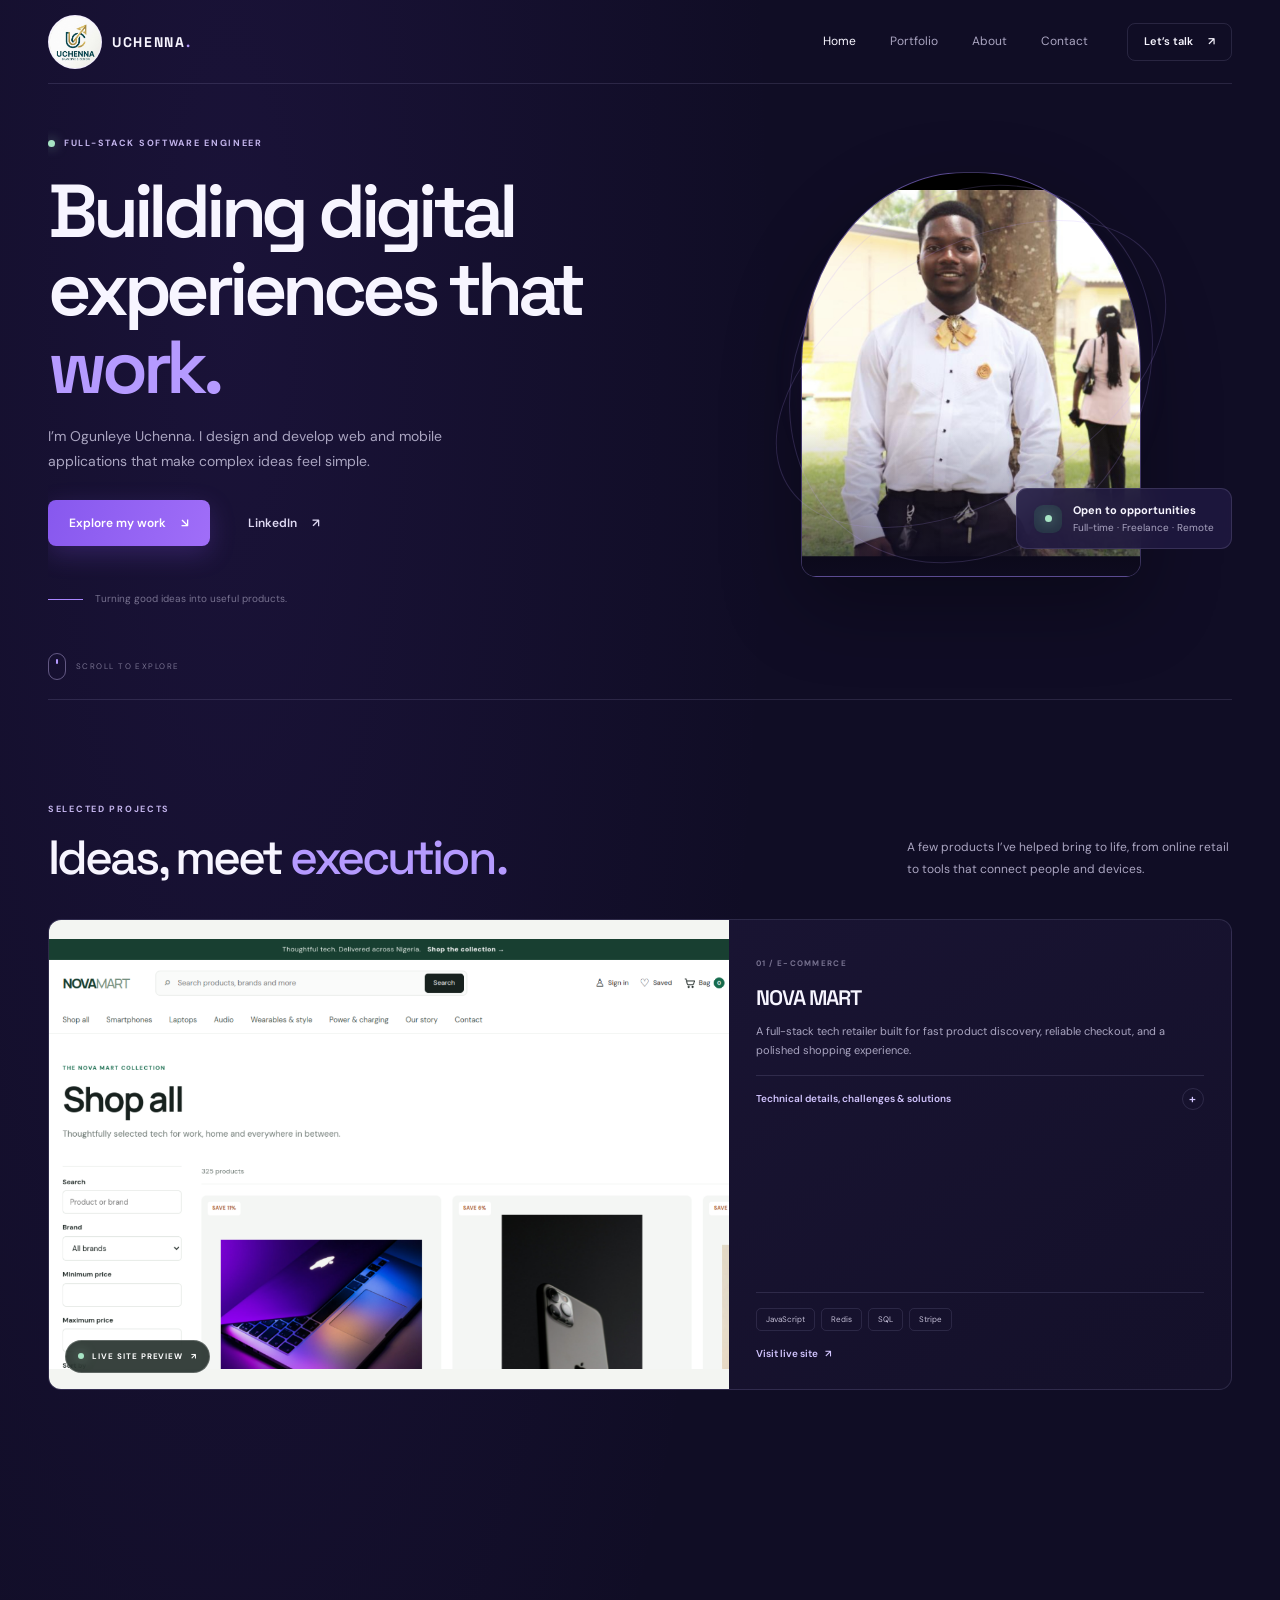
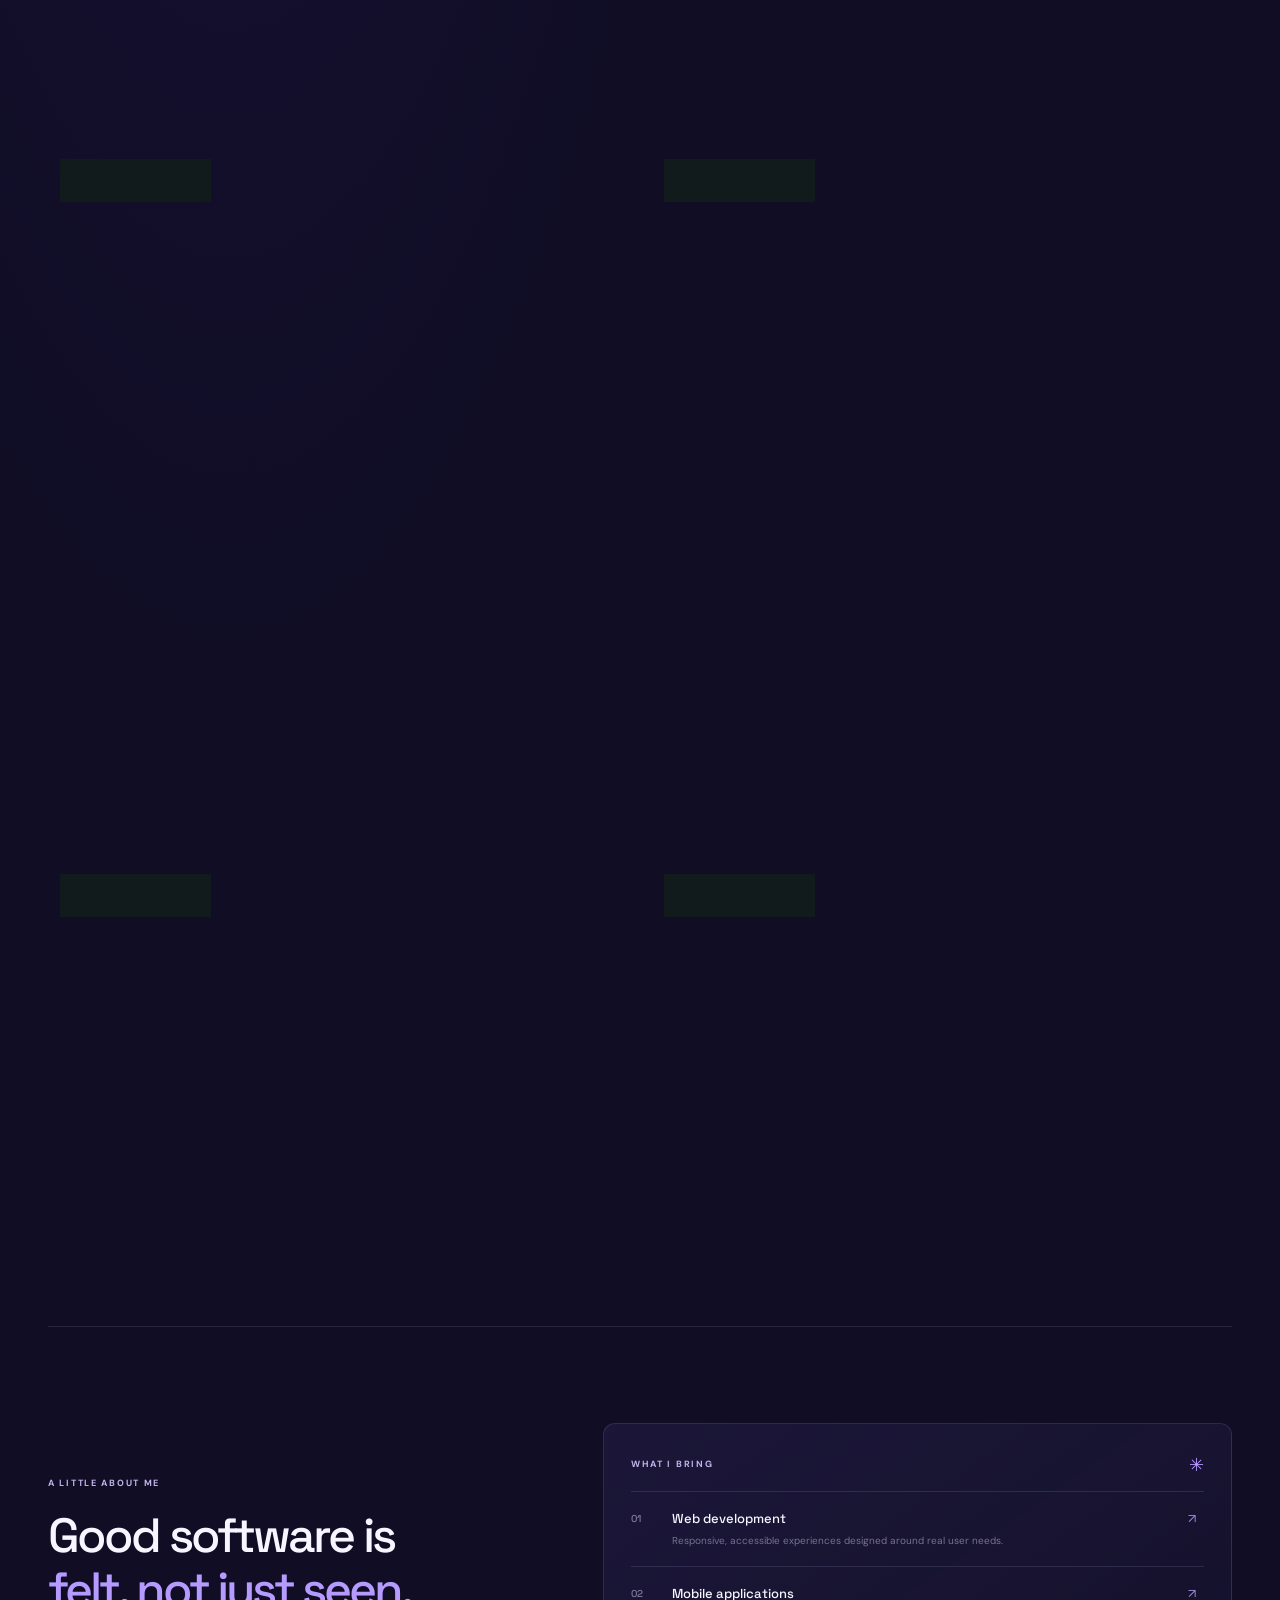
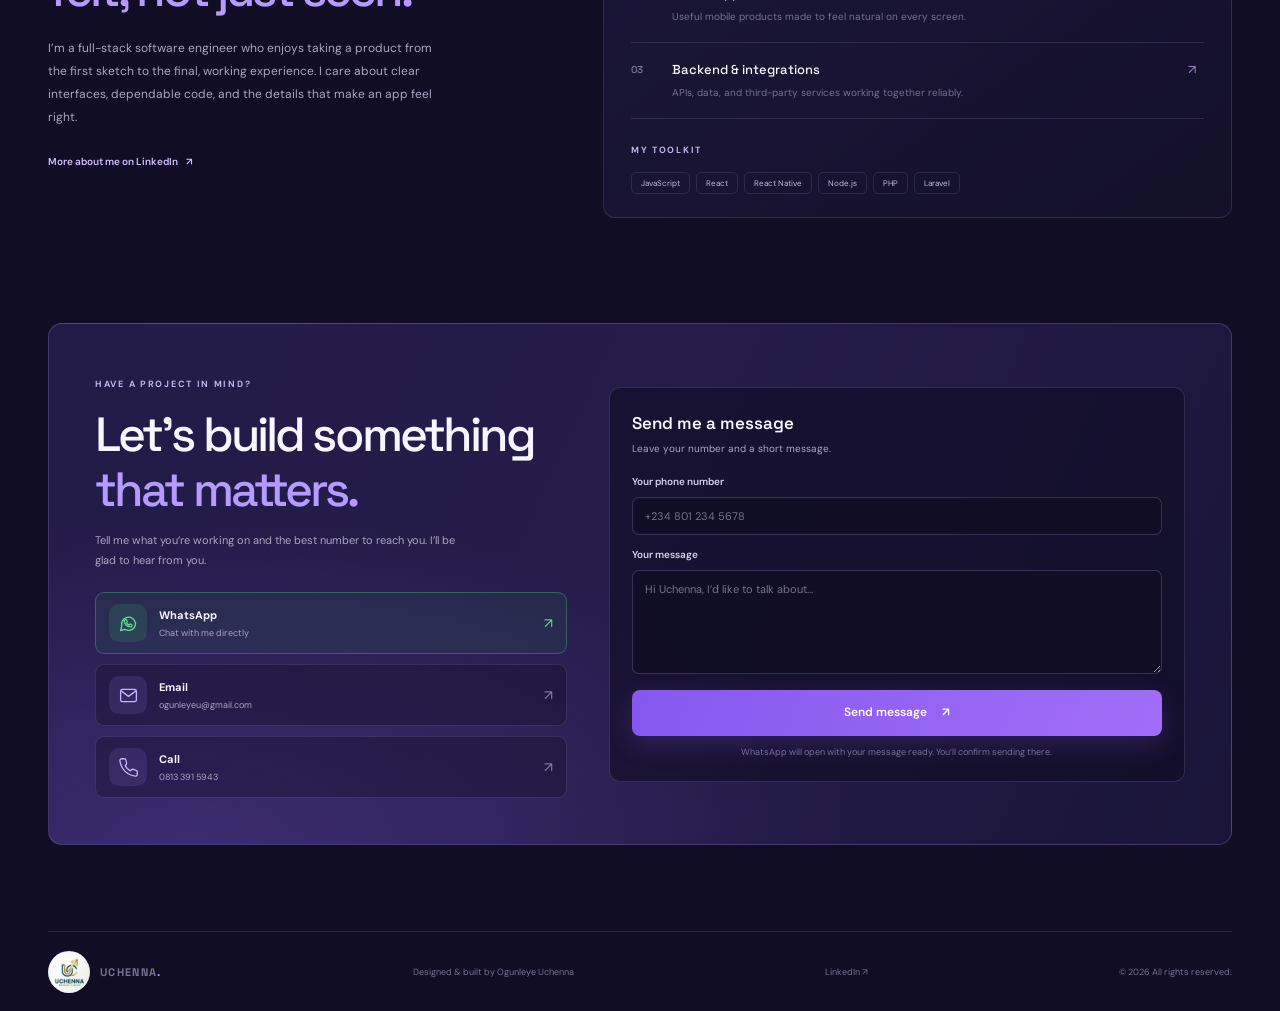
==== index.html @ df7e7bc3 "Add portfolio website Co-authored-by: Copilot <223556219+Copilot@users.noreply.github.com>" ====
<!doctype html>
<html lang="en">
  <head>
    <meta charset="utf-8">
    <meta name="viewport" content="width=device-width, initial-scale=1">
    <meta name="theme-color" content="#100d25">
    <meta name="description" content="Ogunleye Uchenna is a full-stack software engineer building web and mobile applications.">
    <title>Ogunleye Uchenna — Full-Stack Software Engineer</title>
    <link rel="preconnect" href="https://fonts.googleapis.com">
    <link rel="preconnect" href="https://fonts.gstatic.com" crossorigin>
    <link href="https://fonts.googleapis.com/css2?family=DM+Sans:wght@400;500;600;700&family=Space+Grotesk:wght@400;500;600;700&display=swap" rel="stylesheet">
    <link rel="stylesheet" href="styles.css">
    <script src="script.js" defer></script>
  </head>
  <body>
    <header class="site-header">
      <a class="brand" href="#home" aria-label="Uchenna Ogunleye home">
        <img class="brand-logo" src="LOGO.jpg" alt="">
        <span class="brand-name">UCHENNA<span class="brand-dot">.</span></span>
      </a>
      <button class="menu-toggle" type="button" aria-expanded="false" aria-controls="primary-nav" aria-label="Open navigation">
        <span></span><span></span>
      </button>
      <nav class="primary-nav" id="primary-nav" aria-label="Main navigation">
        <a class="nav-link active" href="#home">Home</a>
        <a class="nav-link" href="#work">Portfolio</a>
        <a class="nav-link" href="#about">About</a>
        <a class="nav-link" href="#contact">Contact</a>
        <a class="button button-small button-outline nav-cta" href="#contact">Let’s talk <span aria-hidden="true">↗</span></a>
      </nav>
    </header>

    <main>
      <section class="hero section-shell" id="home">
        <div class="hero-copy" data-reveal>
          <div class="eyebrow"><span class="status-dot"></span> FULL-STACK SOFTWARE ENGINEER</div>
          <h1>Building digital<br>experiences that <span>work.</span></h1>
          <p class="hero-intro">I’m Ogunleye Uchenna. I design and develop web and mobile applications that make complex ideas feel simple.</p>
          <div class="hero-actions">
            <a class="button button-primary" href="#work">Explore my work <span aria-hidden="true">↘</span></a>
            <a class="button button-quiet" href="https://ng.linkedin.com/in/ogunleye-uchenna-08723a322" target="_blank" rel="noreferrer">LinkedIn <span aria-hidden="true">↗</span></a>
          </div>
          <div class="hero-footnote">
            <span class="footnote-line"></span>
            <span>Turning good ideas into useful products.</span>
          </div>
        </div>
        <div class="hero-portrait" data-reveal>
          <div class="portrait-glow"></div>
          <div class="portrait-frame">
            <img src="my%20picture.jpg" alt="Portrait of Ogunleye Uchenna">
          </div>
          <div class="portrait-caption">
            <span class="caption-icon availability-icon" aria-hidden="true"><span class="availability-dot"></span></span>
            <span><strong>Open to opportunities</strong><br>Full-time · Freelance · Remote</span>
          </div>
          <span class="portrait-orbit orbit-one" aria-hidden="true"></span>
          <span class="portrait-orbit orbit-two" aria-hidden="true"></span>
        </div>
        <a class="scroll-cue" href="#work"><span></span> SCROLL TO EXPLORE</a>
      </section>

      <section class="work-section section-shell" id="work">
        <div class="section-heading" data-reveal>
          <div>
            <span class="eyebrow">SELECTED PROJECTS</span>
            <h2>Ideas, meet <span>execution.</span></h2>
          </div>
          <p>A few products I’ve helped bring to life, from online retail to tools that connect people and devices.</p>
        </div>

        <div class="project-grid">
          <article class="project-card project-featured" data-reveal>
            <a class="project-visual site-preview nova-preview" href="https://novamart.byethost6.com/fintech-main/shop" target="_blank" rel="noreferrer" aria-label="View NOVA MART live website">
              <img src="novamart-preview.png" alt="Screenshot preview of the NOVA MART online electronics store">
              <span class="preview-label"><span class="preview-dot"></span> LIVE SITE PREVIEW <span aria-hidden="true">↗</span></span>
            </a>
            <div class="project-info">
              <div>
                <span class="project-number">01 / E-COMMERCE</span>
                <h3>NOVA MART</h3>
                <p>A full-stack tech retailer built for fast product discovery, reliable checkout, and a polished shopping experience.</p>
                <details class="project-details">
                  <summary>Technical details, challenges &amp; solutions</summary>
                  <div class="project-detail-content">
                    <h4>Engineering highlights</h4>
                    <ul>
                      <li>Custom product builder and sub-30ms multi-facet search using Redis caching and index-optimized SQL.</li>
                      <li>Server-rendered architecture, secure asynchronous Stripe payment webhooks, optimized media, and end-to-end type safety.</li>
                      <li>Achieves a 98+ Google Lighthouse score and WCAG AA accessibility compliance, with 90%+ end-to-end test coverage targeted.</li>
                    </ul>
                    <h4>Challenge &amp; solution</h4>
                    <p><strong>Challenge:</strong> Keep multi-spec product search fast while preventing overselling during concurrent checkouts.</p>
                    <p><strong>Solution:</strong> Combine Redis-backed search with indexed SQL; use atomic database transactions and temporary inventory locks at checkout.</p>
                  </div>
                </details>
              </div>
              <div class="project-bottom">
                <div class="tag-list"><span>JavaScript</span><span>Redis</span><span>SQL</span><span>Stripe</span></div>
                <a class="project-link" href="https://novamart.byethost6.com/fintech-main/shop" target="_blank" rel="noreferrer">Visit live site <span aria-hidden="true">↗</span></a>
              </div>
            </div>
          </article>

          <article class="project-card" data-reveal>
            <a class="project-visual site-preview" href="https://onne.gamer.free" target="_blank" rel="noreferrer" aria-label="View ONNE live website">
              <img src="onne-preview.png" alt="Screenshot preview of the ONNE massage and wellness booking website">
              <span class="preview-label"><span class="preview-dot"></span> LIVE SITE PREVIEW <span aria-hidden="true">↗</span></span>
            </a>
            <div class="project-info">
              <div>
                <span class="project-number">02 / WELLNESS</span>
                <h3>ONNE</h3>
                <p>A multi-location massage and wellness booking platform for managing appointments, therapists, and rooms.</p>
                <details class="project-details">
                  <summary>Technical details, challenges &amp; solutions</summary>
                  <div class="project-detail-content">
                    <p class="project-meta"><strong>Project:</strong> ZenSpace · <strong>Role:</strong> Full-Stack Developer<br><strong>Stack:</strong> React / Next.js, Node.js / Express, PostgreSQL, Redis, Tailwind CSS, Stripe, Twilio, SendGrid.</p>
                    <h4>Engineering highlights</h4>
                    <ul>
                      <li>Scheduling resolves therapist availability, room capacity by location, and service duration, with configurable 15-minute cleaning buffers.</li>
                      <li>Supports pricing by room tier, therapist seniority, and location; Stripe webhooks process payments and deposits while holding booking slots.</li>
                      <li>BullMQ on Redis queues confirmations and 24-hour reminders through Twilio SMS and SendGrid email.</li>
                    </ul>
                    <h4>Challenges &amp; solutions</h4>
                    <p><strong>Double-booking:</strong> Atomic database transactions and Redis-backed temporary session locks protect simultaneous reservations.</p>
                    <p><strong>Slow availability queries:</strong> PostgreSQL indexes and cached therapist availability bring schedule query latency below 40ms.</p>
                  </div>
                </details>
              </div>
              <div class="project-bottom">
                <div class="tag-list"><span>React</span><span>PostgreSQL</span><span>Redis</span><span>Stripe</span></div>
                <a class="project-link" href="https://onne.gamer.free" target="_blank" rel="noreferrer">Visit live site <span aria-hidden="true">↗</span></a>
              </div>
            </div>
          </article>

          <article class="project-card" data-reveal>
            <a class="project-visual site-preview vertex-preview" href="https://vertexgold.freehosting.dev/" target="_blank" rel="noreferrer" aria-label="View VertexGold live website">
              <img src="vertexgold-preview.png" alt="Screenshot preview of the VertexGold trading platform">
              <span class="preview-label"><span class="preview-dot"></span> LIVE SITE PREVIEW <span aria-hidden="true">↗</span></span>
            </a>
            <div class="project-info">
              <div>
                <span class="project-number">03 / FINTECH</span>
                <h3>VERTEXGOLD</h3>
                <p>A trading platform for monitoring market activity and strategies with real-time performance charts.</p>
                <details class="project-details">
                  <summary>Technical details, challenges &amp; solutions</summary>
                  <div class="project-detail-content">
                    <p class="project-meta"><strong>Project:</strong> AlgoTrader · <strong>Role:</strong> Full-Stack Developer &amp; Systems Architect<br><strong>Stack:</strong> React / Next.js, Node.js or Python FastAPI, PostgreSQL, Redis, WebSockets, TradingView API, Stripe.</p>
                    <h4>Engineering highlights</h4>
                    <ul>
                      <li>Live analytics and interactive backtesting charts track win/loss ratio, Sharpe ratio, and drawdown with TradingView Lightweight Charts and WebSockets.</li>
                      <li>Exchange API keys are encrypted at rest with AES-256, with trade-only permission validation.</li>
                      <li>Sub-second TradingView webhook signals are queued through Redis pub/sub for asynchronous exchange-order processing; Stripe Billing manages subscriptions and plan access.</li>
                    </ul>
                    <h4>Challenges &amp; solutions</h4>
                    <p><strong>Stream latency and dropped connections during volatile market events:</strong> Redis caching and connection pooling aggregate ticker streams for hundreds of dashboards, reducing client payload bandwidth by 65% and keeping chart rendering under 50ms.</p>
                    <p><strong>Duplicate orders on retries:</strong> Short-lived Redis signal-hash keys make webhook handling idempotent.</p>
                  </div>
                </details>
              </div>
              <div class="project-bottom">
                <div class="tag-list"><span>Next.js</span><span>Redis</span><span>WebSockets</span><span>Stripe</span></div>
                <a class="project-link" href="https://vertexgold.freehosting.dev/" target="_blank" rel="noreferrer">Visit live site <span aria-hidden="true">↗</span></a>
              </div>
            </div>
          </article>

          <article class="project-card" data-reveal>
            <a class="project-visual site-preview" href="https://getlinkpad.vercel.app/" target="_blank" rel="noreferrer" aria-label="View LinkPad live website">
              <img src="linkpad-preview.png" alt="Screenshot preview of the LinkPad cross-device transfer website">
              <span class="preview-label"><span class="preview-dot"></span> LIVE SITE PREVIEW <span aria-hidden="true">↗</span></span>
            </a>
            <div class="project-info">
              <div>
                <span class="project-number">04 / PRODUCTIVITY</span>
                <h3>LINKPAD</h3>
                <p>A browser-based companion for moving files, sharing clipboard text, and typing across devices.</p>
                <details class="project-details">
                  <summary>Technical details, challenges &amp; solutions</summary>
                  <div class="project-detail-content">
                    <p class="project-meta"><strong>Role:</strong> Full-Stack Developer &amp; Systems Architect<br><strong>Stack:</strong> Next.js / React, Node.js, Socket.io / WebSockets / WebRTC, Redis, Tailwind CSS.</p>
                    <h4>Engineering highlights</h4>
                    <ul>
                      <li>Transfers photos, documents, and archives with live progress, and syncs clipboard text between devices.</li>
                      <li>Turns a phone into a remote laptop keyboard, with QR-code or short-code pairing and no desktop install.</li>
                    </ul>
                    <h4>Challenges &amp; solutions</h4>
                    <p><strong>Lag over unstable connections:</strong> Event debouncing and lightweight WebSocket payloads bring keystroke latency below 20ms on local networks.</p>
                    <p><strong>Large-file memory use:</strong> ReadableStream processing and chunked ArrayBuffers stream files over sockets without loading the entire transfer into browser memory.</p>
                  </div>
                </details>
              </div>
              <div class="project-bottom">
                <div class="tag-list"><span>Next.js</span><span>Socket.io</span><span>WebRTC</span></div>
                <a class="project-link" href="https://getlinkpad.vercel.app/" target="_blank" rel="noreferrer">Visit live site <span aria-hidden="true">↗</span></a>
              </div>
            </div>
          </article>

          <article class="project-card" data-reveal>
            <a class="project-visual site-preview" href="https://agreonpay.com.ng/" target="_blank" rel="noreferrer" aria-label="View Agreonpay live website">
              <img src="agreonpay-preview.png" alt="Screenshot preview of the Agreonpay farm-to-market website">
              <span class="preview-label"><span class="preview-dot"></span> LIVE SITE PREVIEW <span aria-hidden="true">↗</span></span>
            </a>
            <div class="project-info">
              <div>
                <span class="project-number">05 / AGRI-TECH</span>
                <h3>AGREONPAY</h3>
                <p>A farm-to-market platform built with Jek Farms to connect growers, fresh produce, and customers.</p>
                <details class="project-details">
                  <summary>Technical details, challenges &amp; solutions</summary>
                  <div class="project-detail-content">
                    <p class="project-meta"><strong>Role:</strong> Full-Stack Developer · <strong>Partner:</strong> Jek Farms<br><strong>Stack:</strong> React Native, Node.js / PHP, MySQL, OpenAI API, Stripe and local payment gateways.</p>
                    <h4>Engineering highlights</h4>
                    <ul>
                      <li>Marketplace catalog for organic and conventional goods from Jek Farms and verified vendors, with real-time inventory and direct farmer-to-customer communication.</li>
                      <li>Checkout supports bank transfers, debit cards, crypto, and in-app micro-credit; order tracking accounts for cold-chain delivery windows.</li>
                      <li>OpenAI-powered recommendations, seasonal availability notifications, and smart pricing insights.</li>
                    </ul>
                    <h4>Challenge &amp; solution</h4>
                    <p><strong>Challenge:</strong> Live delivery-route calculations across multiple farm branches slowed checkout.</p>
                    <p><strong>Solution:</strong> Optimize MySQL indexes and cache frequently used region-to-farm distances in Redis, reducing checkout load times to under 50ms.</p>
                  </div>
                </details>
              </div>
              <div class="project-bottom">
                <div class="tag-list"><span>React Native</span><span>PHP</span><span>MySQL</span></div>
                <a class="project-link" href="https://agreonpay.com.ng/" target="_blank" rel="noreferrer">Visit live site <span aria-hidden="true">↗</span></a>
              </div>
            </div>
          </article>
        </div>
      </section>

      <section class="about-section section-shell" id="about">
        <div class="about-intro" data-reveal>
          <span class="eyebrow">A LITTLE ABOUT ME</span>
          <h2>Good software is<br><span>felt, not just seen.</span></h2>
          <p>I’m a full-stack software engineer who enjoys taking a product from the first sketch to the final, working experience. I care about clear interfaces, dependable code, and the details that make an app feel right.</p>
          <a class="text-link" href="https://ng.linkedin.com/in/ogunleye-uchenna-08723a322" target="_blank" rel="noreferrer">More about me on LinkedIn <span aria-hidden="true">↗</span></a>
        </div>
        <div class="expertise-panel" data-reveal>
          <div class="expertise-heading"><span class="eyebrow">WHAT I BRING</span><span class="expertise-symbol" aria-hidden="true">✳</span></div>
          <div class="expertise-row">
            <span class="expertise-index">01</span><div><h3>Web development</h3><p>Responsive, accessible experiences designed around real user needs.</p></div><span class="expertise-arrow" aria-hidden="true">↗</span>
          </div>
          <div class="expertise-row">
            <span class="expertise-index">02</span><div><h3>Mobile applications</h3><p>Useful mobile products made to feel natural on every screen.</p></div><span class="expertise-arrow" aria-hidden="true">↗</span>
          </div>
          <div class="expertise-row">
            <span class="expertise-index">03</span><div><h3>Backend & integrations</h3><p>APIs, data, and third-party services working together reliably.</p></div><span class="expertise-arrow" aria-hidden="true">↗</span>
          </div>
          <div class="tech-stack">
            <span class="eyebrow">MY TOOLKIT</span>
            <div class="tag-list"><span>JavaScript</span><span>React</span><span>React Native</span><span>Node.js</span><span>PHP</span><span>Laravel</span></div>
          </div>
        </div>
      </section>

      <section class="contact-section section-shell" id="contact">
        <div class="contact-card" data-reveal>
          <div class="contact-copy">
            <span class="eyebrow">HAVE A PROJECT IN MIND?</span>
            <h2>Let’s build something<br><span>that matters.</span></h2>
            <p>Tell me what you’re working on and the best number to reach you. I’ll be glad to hear from you.</p>
            <div class="contact-channels" aria-label="Other ways to contact Uchenna">
              <a class="contact-channel contact-channel-whatsapp" href="https://wa.me/2348108490064" target="_blank" rel="noreferrer">
                <span class="channel-icon" aria-hidden="true">
                  <svg viewBox="0 0 24 24" fill="none"><path d="M20.1 11.7a8.1 8.1 0 0 1-12 7.1L3 20l1.3-4.9a8.1 8.1 0 1 1 15.8-3.4Z"/><path d="M8.2 7.8c.2-.4.4-.4.7-.4h.4c.2 0 .3.1.4.4l.7 1.7c.1.2 0 .4-.1.6l-.5.6c-.2.2-.2.4 0 .6.6 1 1.4 1.8 2.5 2.3.2.1.4.1.6-.1l.7-.8c.2-.2.4-.2.6-.1l1.6.8c.2.1.3.2.3.4 0 .4-.2 1.2-.7 1.6-.5.4-1.1.6-1.8.5-1.1-.1-2.7-.7-4.2-2-1.2-1.1-2-2.5-2.2-3.4-.3-.9 0-1.8.4-2.3Z"/></svg>
                </span>
                <span class="channel-copy"><strong>WhatsApp</strong><small>Chat with me directly</small></span>
                <span class="channel-arrow" aria-hidden="true">↗</span>
              </a>
              <a class="contact-channel contact-channel-email" href="mailto:ogunleyeu@gmail.com">
                <span class="channel-icon" aria-hidden="true">
                  <svg viewBox="0 0 24 24" fill="none"><rect x="3" y="5" width="18" height="14" rx="2"/><path d="m4 7 8 6 8-6"/></svg>
                </span>
                <span class="channel-copy"><strong>Email</strong><small>ogunleyeu@gmail.com</small></span>
                <span class="channel-arrow" aria-hidden="true">↗</span>
              </a>
              <a class="contact-channel contact-channel-phone" href="tel:+2348133915943">
                <span class="channel-icon" aria-hidden="true">
                  <svg viewBox="0 0 24 24" fill="none"><path d="M22 16.92v3a2 2 0 0 1-2.18 2 19.79 19.79 0 0 1-8.63-3.07 19.5 19.5 0 0 1-6-6A19.79 19.79 0 0 1 2.12 4.18 2 2 0 0 1 4.11 2h3a2 2 0 0 1 2 1.72c.12.96.36 1.9.7 2.8a2 2 0 0 1-.45 2.11L8.09 9.91a16 16 0 0 0 6 6l1.27-1.27a2 2 0 0 1 2.11-.45c.9.34 1.84.58 2.8.7A2 2 0 0 1 22 16.92Z"/></svg>
                </span>
                <span class="channel-copy"><strong>Call</strong><small>0813 391 5943</small></span>
                <span class="channel-arrow" aria-hidden="true">↗</span>
              </a>
            </div>
          </div>
          <form class="contact-form" id="contact-form" action="https://wa.me/2348108490064" method="get" target="_blank" rel="noopener noreferrer">
            <div class="form-heading">
              <h3>Send me a message</h3>
              <p>Leave your number and a short message.</p>
            </div>
            <label for="sender-phone">Your phone number
              <input id="sender-phone" type="tel" inputmode="tel" autocomplete="tel" required placeholder="+234 801 234 5678">
            </label>
            <label for="sender-message">Your message
              <textarea id="sender-message" rows="4" maxlength="1000" required placeholder="Hi Uchenna, I’d like to talk about..."></textarea>
            </label>
            <input id="whatsapp-text" type="hidden" name="text">
            <button class="button button-primary contact-submit" type="submit">Send message <span aria-hidden="true">↗</span></button>
            <p class="form-note">WhatsApp will open with your message ready. You’ll confirm sending there.</p>
          </form>
        </div>
      </section>
    </main>

    <footer class="site-footer section-shell">
      <a class="brand" href="#home">
        <img class="brand-logo" src="LOGO.jpg" alt="">
        <span class="brand-name">UCHENNA<span class="brand-dot">.</span></span>
      </a>
      <span>Designed & built by Ogunleye Uchenna</span>
      <a href="https://ng.linkedin.com/in/ogunleye-uchenna-08723a322" target="_blank" rel="noreferrer">LinkedIn <span aria-hidden="true">↗</span></a>
      <span>© <span id="current-year">2026</span> All rights reserved.</span>
    </footer>
  </body>
</html>
---- styles.css ----
:root {
  color-scheme: dark;
  --bg: #100d25;
  --bg-soft: #15112f;
  --panel: #1a1637;
  --panel-light: #211b45;
  --text: #f7f5ff;
  --muted: #aaa5c1;
  --muted-dim: #77718f;
  --line: rgba(209, 199, 255, .13);
  --purple: #a986ff;
  --purple-bright: #b59aff;
  --mint: #a7e4c4;
  --font-display: "Space Grotesk", "DM Sans", sans-serif;
  --font-body: "DM Sans", Arial, sans-serif;
}

* { box-sizing: border-box; }
html { scroll-behavior: smooth; scroll-padding-top: 92px; }
body {
  margin: 0;
  overflow-x: clip;
  background:
    radial-gradient(ellipse at 18% 7%, rgba(87, 52, 173, .14), transparent 34rem),
    var(--bg);
  color: var(--text);
  font-family: var(--font-body);
  font-size: 15px;
  line-height: 1.6;
  -webkit-font-smoothing: antialiased;
}
a { color: inherit; text-decoration: none; }
button { font: inherit; }
::selection { color: var(--bg); background: var(--purple-bright); }
.section-shell, .site-header { width: min(1200px, calc(100% - 96px)); margin-inline: auto; }

.site-header {
  height: 84px;
  display: flex;
  align-items: center;
  justify-content: space-between;
  border-bottom: 1px solid var(--line);
  position: relative;
  z-index: 5;
}
.brand { display: inline-flex; align-items: center; gap: 10px; }
.brand-logo { width: 54px; height: 54px; flex: 0 0 auto; object-fit: cover; border: 1px solid rgba(185, 157, 255, .22); border-radius: 50%; background: #fff; }
.brand-name { font: 700 14px var(--font-display); letter-spacing: .12em; }
.brand-dot { color: var(--purple-bright); }
.primary-nav { display: flex; align-items: center; gap: 34px; }
.nav-link { color: var(--muted); font-size: 12px; transition: color .2s ease; }
.nav-link:hover, .nav-link.active { color: var(--text); }
.nav-cta { margin-left: 5px; }
.menu-toggle { display: none; }

.button {
  min-height: 46px; padding: 0 21px; display: inline-flex; align-items: center; justify-content: center;
  gap: 15px; border-radius: 8px; font-size: 12px; font-weight: 600;
  transition: transform .2s ease, box-shadow .2s ease, background .2s ease;
}
.button:hover { transform: translateY(-2px); }
.button-primary {
  color: #fff; background: linear-gradient(110deg, #8758ee, #a06ef8);
  box-shadow: 0 8px 26px rgba(139, 86, 243, .23);
}
.button-primary:hover { box-shadow: 0 12px 30px rgba(139, 86, 243, .36); }
.button-outline { border: 1px solid var(--line); color: var(--text); }
.button-outline:hover { border-color: rgba(181, 154, 255, .65); background: rgba(169, 134, 255, .08); }
.button-small { min-height: 38px; padding-inline: 16px; font-size: 11px; }
.button-quiet { color: #ded8f1; }
.button-quiet span, .button span { transition: transform .2s ease; }
.button:hover span { transform: translate(2px, -2px); }

.hero {
  min-height: 615px; display: grid; grid-template-columns: 1.08fr .92fr; align-items: center;
  gap: 50px; position: relative; overflow-x: clip; padding-top: 30px; padding-bottom: 65px;
}
.hero-copy { position: relative; z-index: 1; padding-bottom: 4px; }
.eyebrow {
  color: #c3b4ec; font-size: 9px; font-weight: 700; letter-spacing: .19em; line-height: 1.5;
}
.hero .eyebrow { display: flex; align-items: center; gap: 9px; }
.status-dot, .preview-dot { width: 7px; height: 7px; border-radius: 50%; display: inline-block; background: var(--mint); box-shadow: 0 0 12px rgba(167, 228, 196, .6); }
h1, h2, h3, p { margin-top: 0; }
h1, h2, h3 { font-family: var(--font-display); }
.hero h1 {
  margin: 22px 0 18px; max-width: 610px; font-size: clamp(47px, 6vw, 75px);
  font-weight: 600; letter-spacing: -.07em; line-height: 1.04;
}
.hero h1 span, .section-heading h2 span, .about-intro h2 span, .contact-card h2 span {
  color: var(--purple-bright);
}
.hero-intro { max-width: 465px; margin-bottom: 26px; color: var(--muted); font-size: 14px; line-height: 1.8; }
.availability-dot { width: 7px; height: 7px; flex: 0 0 7px; border-radius: 50%; background: var(--mint); box-shadow: 0 0 12px rgba(167, 228, 196, .6); }
.hero-actions { display: flex; align-items: center; gap: 17px; }
.hero-footnote { display: flex; gap: 12px; align-items: center; margin-top: 45px; color: var(--muted-dim); font-size: 10px; }
.footnote-line { height: 1px; width: 35px; background: var(--purple); }
.hero-portrait { position: relative; height: 470px; display: flex; align-items: center; justify-content: center; }
.portrait-glow {
  position: absolute; width: 385px; height: 385px; border-radius: 50%;
  background: radial-gradient(circle, rgba(137, 97, 232, .36) 0%, rgba(92, 63, 165, .16) 43%, transparent 70%);
  filter: blur(7px);
}
.portrait-frame {
  width: min(340px, 77%); height: 405px; overflow: hidden; position: relative;
  border: 1px solid rgba(190, 166, 255, .2); border-radius: 48% 48% 15px 15px;
  background: linear-gradient(180deg, #423576, #231d42 67%, #181431);
  box-shadow: 0 28px 80px rgba(0, 0, 0, .32);
}
.portrait-frame::after {
  content: ""; position: absolute; inset: 20% 0 0;
  background: linear-gradient(180deg, transparent 53%, rgba(21, 17, 47, .66));
}
.portrait-frame img { width: 100%; height: 100%; object-fit: cover; object-position: 51% 17%; filter: saturate(.82); }
.portrait-caption {
  position: absolute; right: 0; bottom: 60px; z-index: 2; display: flex; align-items: center; gap: 11px;
  padding: 13px 17px; border: 1px solid rgba(216, 205, 255, .14); border-radius: 11px;
  color: var(--muted); background: rgba(31, 25, 64, .88); backdrop-filter: blur(14px); font-size: 10px; line-height: 1.55;
}
.portrait-caption strong { color: var(--text); font-size: 11px; }
.caption-icon { display: grid; place-items: center; width: 28px; height: 28px; border-radius: 9px; color: #d5c6ff; background: rgba(169, 134, 255, .15); font-size: 16px; }
.caption-icon.availability-icon { background: rgba(67, 196, 111, .14); }
.portrait-orbit { position: absolute; border: 1px solid rgba(185, 157, 255, .18); border-radius: 50%; }
.orbit-one { width: 430px; height: 250px; transform: rotate(-31deg); }
.orbit-two { width: 340px; height: 400px; transform: rotate(38deg); }
.scroll-cue {
  position: absolute; bottom: 19px; left: 0; display: flex; align-items: center; gap: 10px;
  color: var(--muted-dim); font-size: 8px; letter-spacing: .18em;
}
.scroll-cue span { width: 18px; height: 27px; border: 1px solid rgba(191, 176, 230, .45); border-radius: 10px; position: relative; }
.scroll-cue span::after { content: ""; position: absolute; width: 2px; height: 5px; left: 7px; top: 5px; border-radius: 3px; background: var(--purple-bright); animation: scroll 1.5s ease infinite; }
@keyframes scroll { 0% { transform: translateY(0); opacity: 0; } 30% { opacity: 1; } 100% { transform: translateY(9px); opacity: 0; } }

.work-section { padding-top: 95px; padding-bottom: 105px; border-top: 1px solid var(--line); }
.section-heading { display: flex; justify-content: space-between; align-items: end; gap: 50px; margin-bottom: 34px; }
.section-heading h2, .about-intro h2, .contact-card h2 {
  margin: 12px 0 0; font-size: clamp(34px, 4vw, 48px); line-height: 1.13;
  font-weight: 500; letter-spacing: -.06em;
}
.section-heading > p { max-width: 325px; margin-bottom: 5px; color: var(--muted); font-size: 12px; line-height: 1.8; }
.project-grid { display: grid; grid-template-columns: repeat(2, minmax(0, 1fr)); gap: 23px; }
.project-card {
  overflow: hidden; border: 1px solid var(--line); border-radius: 13px;
  background: linear-gradient(145deg, rgba(29, 24, 58, .92), rgba(20, 17, 42, .94));
  transition: transform .25s ease, border-color .25s ease;
}
.project-card:hover { transform: translateY(-4px); border-color: rgba(177, 150, 255, .37); }
.project-featured { grid-column: 1 / -1; display: grid; grid-template-columns: 1.15fr .85fr; min-height: 420px; }
.project-visual { position: relative; min-height: 270px; overflow: hidden; }
.site-preview { display: block; background: #211d31; }
.project-featured .site-preview { min-height: 0; aspect-ratio: 1.45; }
.project-card:not(.project-featured) .site-preview { min-height: 0; aspect-ratio: 1.45; }
.site-preview img { width: 100%; height: 100%; position: absolute; inset: 0; object-fit: cover; object-position: center; transition: transform .6s cubic-bezier(.2,.8,.2,1); }
.nova-preview { background: #f3f5f2; }
.nova-preview img, .vertex-preview img { object-fit: contain; object-position: center; }
.vertex-preview { background: #07111b; }
.site-preview:hover img { transform: scale(1.035); }
.preview-label {
  position: absolute; left: 16px; bottom: 16px; display: flex; align-items: center; gap: 8px;
  padding: 9px 12px; border: 1px solid rgba(255,255,255,.2); border-radius: 20px;
  color: white; background: rgba(18, 30, 26, .84); backdrop-filter: blur(10px);
  font-size: 8px; font-weight: 700; letter-spacing: .12em;
}
.preview-dot { width: 6px; height: 6px; }
.project-info { padding: 21px 22px 20px; display: flex; flex-direction: column; justify-content: space-between; min-height: 272px; }
.project-featured .project-info { min-height: 318px; padding: 29px 27px 25px; }
.project-number { color: var(--muted-dim); font-size: 8px; font-weight: 700; letter-spacing: .16em; }
.project-info h3 { margin: 8px 0 7px; font-size: 21px; font-weight: 600; letter-spacing: -.045em; }
.project-info p { max-width: 430px; margin: 0; color: var(--muted); font-size: 11px; line-height: 1.75; }
.project-details { margin-top: 15px; padding-top: 12px; border-top: 1px solid var(--line); }
.project-details summary {
  display: flex; align-items: center; justify-content: space-between; gap: 12px;
  color: #d3c5ff; font-size: 10px; font-weight: 600; cursor: pointer; list-style: none;
}
.project-details summary::-webkit-details-marker { display: none; }
.project-details summary:focus-visible { outline: 2px solid var(--purple-bright); outline-offset: 4px; border-radius: 2px; }
.project-details summary::after {
  content: "+"; width: 20px; height: 20px; flex: 0 0 20px; display: grid; place-items: center;
  border: 1px solid var(--line); border-radius: 50%; font-size: 12px; line-height: 1;
}
.project-details[open] summary::after { content: "−"; }
.project-detail-content { padding-top: 8px; }
.project-detail-content h4 { margin: 12px 0 6px; color: #e7e1f3; font: 600 10px var(--font-display); }
.project-detail-content ul { margin: 0; padding-left: 16px; }
.project-detail-content li { margin: 4px 0; padding-left: 2px; color: var(--muted); font-size: 10px; line-height: 1.65; }
.project-detail-content p { max-width: none; margin: 6px 0 0; color: var(--muted); font-size: 10px; line-height: 1.65; }
.project-detail-content strong { color: #e7e1f3; }
.project-detail-content .project-meta { margin: 0 0 9px; padding: 0 0 10px; border-bottom: 1px solid var(--line); color: var(--muted-dim); font-size: 9px; line-height: 1.65; }
.project-bottom { margin-top: 18px; padding-top: 15px; border-top: 1px solid var(--line); }
.tag-list { display: flex; flex-wrap: wrap; gap: 6px; }
.tag-list span {
  padding: 5px 9px; border: 1px solid rgba(207, 194, 246, .12); border-radius: 5px;
  color: #c3bdd5; font-size: 8px; line-height: 1.3;
}
.project-link { margin-top: 15px; display: inline-flex; align-items: center; gap: 7px; color: #d3c5ff; font-size: 10px; font-weight: 600; }
.project-link span, .text-link span, .site-footer a span { transition: transform .2s ease; }
.project-link:hover span, .text-link:hover span, .site-footer a:hover span { transform: translate(2px, -2px); }
.project-link span, .text-link span, .site-footer a span { display: inline-block; }

.about-section { padding-top: 96px; padding-bottom: 100px; border-top: 1px solid var(--line); display: grid; grid-template-columns: .85fr 1.15fr; gap: 90px; align-items: center; }
.about-intro h2 { margin: 16px 0 20px; }
.about-intro > p { max-width: 390px; margin-bottom: 20px; color: var(--muted); font-size: 12px; line-height: 1.9; }
.text-link { display: inline-flex; align-items: center; gap: 8px; color: #d0c0ff; font-size: 10px; font-weight: 600; }
.expertise-panel { padding: 27px 27px 23px; border: 1px solid var(--line); border-radius: 12px; background: linear-gradient(145deg, rgba(31, 26, 62, .8), rgba(21, 18, 44, .7)); }
.expertise-heading { display: flex; justify-content: space-between; align-items: center; margin-bottom: 11px; }
.expertise-symbol { color: var(--purple-bright); font-size: 18px; }
.expertise-row { display: grid; grid-template-columns: 30px 1fr 16px; gap: 11px; align-items: start; padding: 17px 0; border-top: 1px solid var(--line); }
.expertise-index { padding-top: 3px; color: #82799f; font: 500 10px var(--font-display); }
.expertise-row h3 { margin: 0 0 4px; font-size: 13px; font-weight: 500; }
.expertise-row p { margin: 0; color: var(--muted-dim); font-size: 10px; line-height: 1.6; }
.expertise-arrow { color: #9c86d5; font-size: 13px; }
.tech-stack { padding-top: 17px; border-top: 1px solid var(--line); }
.tech-stack .tag-list { margin-top: 12px; }

.contact-section { padding-top: 5px; padding-bottom: 86px; }
.contact-card {
  display: grid; grid-template-columns: .9fr 1.1fr; align-items: center; gap: 42px;
  padding: 46px; border: 1px solid rgba(186, 160, 255, .23); border-radius: 14px;
  background: radial-gradient(ellipse at 12% 100%, rgba(112, 78, 196, .32), transparent 45%), linear-gradient(115deg, #221a47, #251c4a 48%, #1a1539);
}
.contact-card h2 { margin-top: 14px; }
.contact-copy > p { max-width: 360px; margin: 14px 0 22px; color: var(--muted); font-size: 11px; line-height: 1.8; }
.contact-channels { display: grid; gap: 10px; }
.contact-channel {
  display: flex; align-items: center; gap: 12px; min-height: 62px; padding: 10px 13px;
  border: 1px solid var(--line); border-radius: 9px; background: rgba(13, 11, 30, .32);
  transition: transform .2s ease, border-color .2s ease, background .2s ease;
}
.contact-channel:hover { transform: translateY(-2px); }
.contact-channel-whatsapp { border-color: rgba(87, 205, 124, .34); background: rgba(38, 139, 79, .12); }
.contact-channel-whatsapp:hover { border-color: rgba(87, 205, 124, .65); background: rgba(38, 139, 79, .2); }
.contact-channel-email:hover, .contact-channel-phone:hover { border-color: rgba(181, 154, 255, .55); background: rgba(169, 134, 255, .08); }
.channel-icon { width: 38px; height: 38px; flex: 0 0 38px; display: grid; place-items: center; border-radius: 10px; color: #c8b3ff; background: rgba(169, 134, 255, .13); }
.contact-channel-whatsapp .channel-icon { color: #62dd91; background: rgba(67, 196, 111, .14); }
.channel-icon svg { width: 21px; height: 21px; stroke: currentColor; stroke-width: 1.5; stroke-linecap: round; stroke-linejoin: round; }
.channel-copy { display: grid; gap: 1px; }
.channel-copy strong { color: var(--text); font-size: 11px; }
.channel-copy small { color: var(--muted); font-size: 9px; }
.channel-arrow { margin-left: auto; color: #8c82a8; font-size: 14px; }
.contact-channel-whatsapp .channel-arrow { color: #62dd91; }
.contact-phone { display: inline-flex; gap: 7px; margin-top: 17px; color: var(--muted); font-size: 9px; }
.contact-phone strong { color: #e6ddfa; font-weight: 600; }
.contact-form { padding: 22px; border: 1px solid rgba(214, 203, 255, .15); border-radius: 11px; background: rgba(12, 10, 28, .52); }
.form-heading h3 { margin: 0 0 4px; font-size: 17px; font-weight: 600; }
.form-heading p { margin: 0 0 17px; color: var(--muted); font-size: 10px; }
.contact-form label { display: block; margin-top: 12px; color: #d9d2e8; font-size: 10px; font-weight: 600; }
.contact-form input:not([type="hidden"]), .contact-form textarea {
  display: block; width: 100%; margin-top: 7px; padding: 11px 12px;
  border: 1px solid rgba(209, 199, 255, .2); border-radius: 7px;
  color: var(--text); background: rgba(16, 13, 37, .88); font: 400 11px var(--font-body);
}
.contact-form input::placeholder, .contact-form textarea::placeholder { color: #77718f; }
.contact-form input:focus, .contact-form textarea:focus { outline: 2px solid rgba(181, 154, 255, .7); outline-offset: 1px; border-color: transparent; }
.contact-form textarea { min-height: 104px; resize: vertical; }
.contact-submit { width: 100%; margin-top: 16px; border: 0; cursor: pointer; }
.form-note { margin: 10px 0 0; color: var(--muted-dim); text-align: center; font-size: 9px; line-height: 1.5; }
.site-footer {
  min-height: 80px; display: flex; justify-content: space-between; align-items: center; gap: 18px;
  border-top: 1px solid var(--line); color: var(--muted-dim); font-size: 9px;
}
.site-footer .brand-logo { width: 42px; height: 42px; }
.site-footer .brand-name { font-size: 11px; }
.site-footer a { transition: color .2s ease; }.site-footer a:hover { color: var(--text); }

.js [data-reveal] { opacity: 0; transform: translateY(16px); transition: opacity .65s ease, transform .65s ease; }
.js [data-reveal].is-visible { opacity: 1; transform: none; }
.project-card:nth-child(2) { --reveal-delay: 80ms; }
.project-card:nth-child(3) { --reveal-delay: 160ms; }
.project-card:nth-child(4) { --reveal-delay: 240ms; }
.project-card:nth-child(5) { --reveal-delay: 320ms; }
.js .project-card[data-reveal] {
  opacity: 0;
  transform: perspective(1200px) translate3d(0, 130px, 0) scale(.88) rotateX(9deg);
  filter: blur(10px);
  transform-origin: center top;
  transition:
    opacity .8s ease var(--reveal-delay, 0ms),
    transform 1.15s cubic-bezier(.16, 1, .3, 1) var(--reveal-delay, 0ms),
    filter .8s ease var(--reveal-delay, 0ms);
}
.js .project-card[data-reveal].is-visible {
  opacity: 1;
  transform: perspective(1200px) translate3d(0, 0, 0) scale(1) rotateX(0deg);
  filter: blur(0);
}
.js .project-card[data-reveal].is-visible:hover {
  transform: perspective(1200px) translate3d(0, -4px, 0) scale(1) rotateX(0deg);
  transition-duration: .25s;
  transition-delay: 0ms;
}

@media (min-width: 1440px) {
  .hero { min-height: 675px; }
}
@media (max-width: 900px) {
  .section-shell, .site-header { width: min(100% - 54px, 720px); }
  .site-header { height: 74px; }
  .primary-nav { gap: 22px; }
  .hero { min-height: 555px; gap: 22px; }
  .hero h1 { font-size: clamp(46px, 7vw, 66px); }
  .hero-portrait { height: 405px; }
  .portrait-frame { height: 350px; }
  .portrait-glow { width: 320px; height: 320px; }
  .portrait-caption { right: -5px; bottom: 42px; }
  .orbit-one { width: 330px; height: 205px; }.orbit-two { width: 275px; height: 330px; }
  .project-featured { grid-template-columns: 1fr 1fr; min-height: 240px; }
  .project-featured .site-preview { min-height: 240px; }
  .project-featured .project-info { min-height: 240px; padding: 22px 20px; }
  .project-info { padding-inline: 18px; }
  .about-section { gap: 42px; }
  .contact-card { gap: 26px; padding: 36px 28px; }
}
@media (max-width: 650px) {
  html { scroll-padding-top: 72px; }
  .section-shell, .site-header { width: calc(100% - 40px); }
  .site-header { height: 68px; }
  .brand-logo { width: 46px; height: 46px; }
  .brand-name { font-size: 12px; }
  .menu-toggle {
    display: flex; width: 38px; height: 38px; flex-direction: column; justify-content: center; align-items: center;
    gap: 5px; border: 1px solid var(--line); border-radius: 9px; background: transparent; color: var(--text);
  }
  .menu-toggle span { width: 15px; height: 1px; background: #ded7f1; transition: transform .2s ease; }
  .menu-toggle[aria-expanded="true"] span:first-child { transform: translateY(3px) rotate(45deg); }
  .menu-toggle[aria-expanded="true"] span:last-child { transform: translateY(-3px) rotate(-45deg); }
  .primary-nav {
    position: absolute; top: calc(100% + 1px); left: -20px; right: -20px; display: none; align-items: stretch;
    padding: 15px 20px 19px; border-bottom: 1px solid var(--line); background: rgba(16, 13, 37, .98); backdrop-filter: blur(16px);
  }
  .primary-nav.is-open { display: flex; flex-direction: column; gap: 0; }
  .nav-link { padding: 12px 2px; border-bottom: 1px solid rgba(209, 199, 255, .08); }
  .nav-cta { align-self: flex-start; margin: 14px 0 0; }
  .hero { min-height: 0; grid-template-columns: 1fr; gap: 4px; padding-top: 61px; padding-bottom: 83px; }
  .hero-copy { order: 1; }
  .hero-portrait { order: 0; height: 295px; margin-bottom: 25px; }
  .portrait-frame { width: 215px; height: 275px; }
  .portrait-glow { width: 260px; height: 260px; }
  .portrait-caption { right: max(0px, calc(50% - 172px)); bottom: 22px; }
  .orbit-one { width: 280px; height: 190px; }.orbit-two { width: 245px; height: 290px; }
  .hero h1 { margin-top: 17px; font-size: clamp(46px, 12vw, 67px); }
  .hero-intro { max-width: 430px; font-size: 13px; }
  .hero-footnote { margin-top: 29px; }
  .scroll-cue { bottom: 23px; }
  .work-section { padding-top: 65px; padding-bottom: 70px; }
  .section-heading { display: block; margin-bottom: 25px; }
  .section-heading h2, .about-intro h2, .contact-card h2 { font-size: 37px; }
  .section-heading > p { max-width: 390px; margin-top: 13px; font-size: 11px; }
  .project-grid { grid-template-columns: 1fr; gap: 16px; }
  .project-featured { grid-column: auto; display: flex; flex-direction: column; }
  .project-featured .site-preview { min-height: 240px; aspect-ratio: 1.45; }
  .project-featured .project-info { min-height: 0; padding: 20px; }
  .project-visual { min-height: 240px; }
  .project-info { min-height: 0; padding: 19px 20px; }
  .project-bottom { margin-top: 16px; }
  .about-section { padding-top: 70px; padding-bottom: 70px; grid-template-columns: 1fr; gap: 31px; }
  .about-intro > p { font-size: 11px; }
  .expertise-panel { padding: 21px 19px; }
  .contact-section { padding-bottom: 58px; }
  .contact-card { grid-template-columns: 1fr; gap: 25px; padding: 32px 20px 24px; }
  .contact-copy > p { max-width: 390px; margin-inline: 0; line-height: 1.7; }
  .contact-form { padding: 18px; }
  .site-footer { min-height: 100px; justify-content: center; flex-wrap: wrap; gap: 10px 20px; padding-block: 18px; }
  .site-footer > span:first-of-type { display: none; }
}
@media (max-width: 380px) {
  .hero-actions { gap: 8px; }
  .hero-actions .button { padding-inline: 14px; }
  .portrait-caption { right: 0; }
}
@media (prefers-reduced-motion: reduce) {
  *, *::before, *::after { scroll-behavior: auto !important; animation-duration: .01ms !important; animation-iteration-count: 1 !important; transition-duration: .01ms !important; transition-delay: 0ms !important; }
}
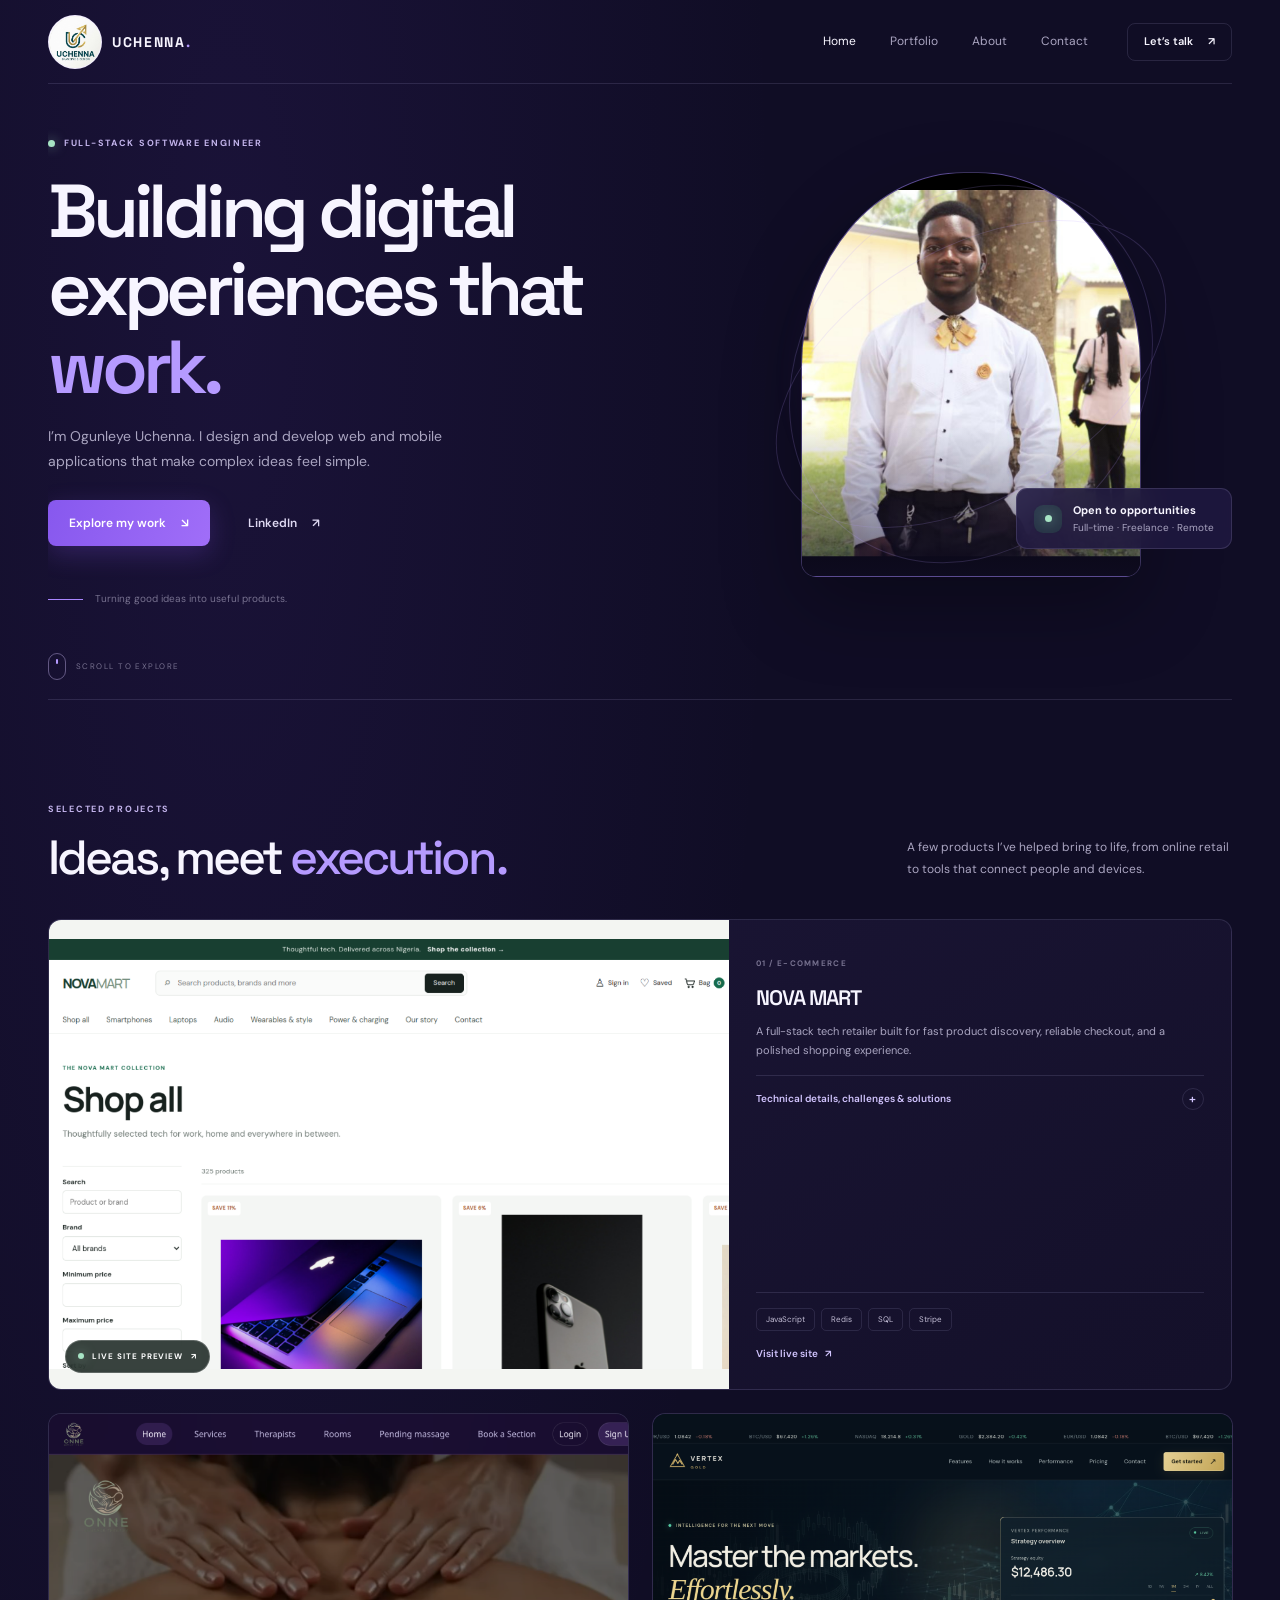
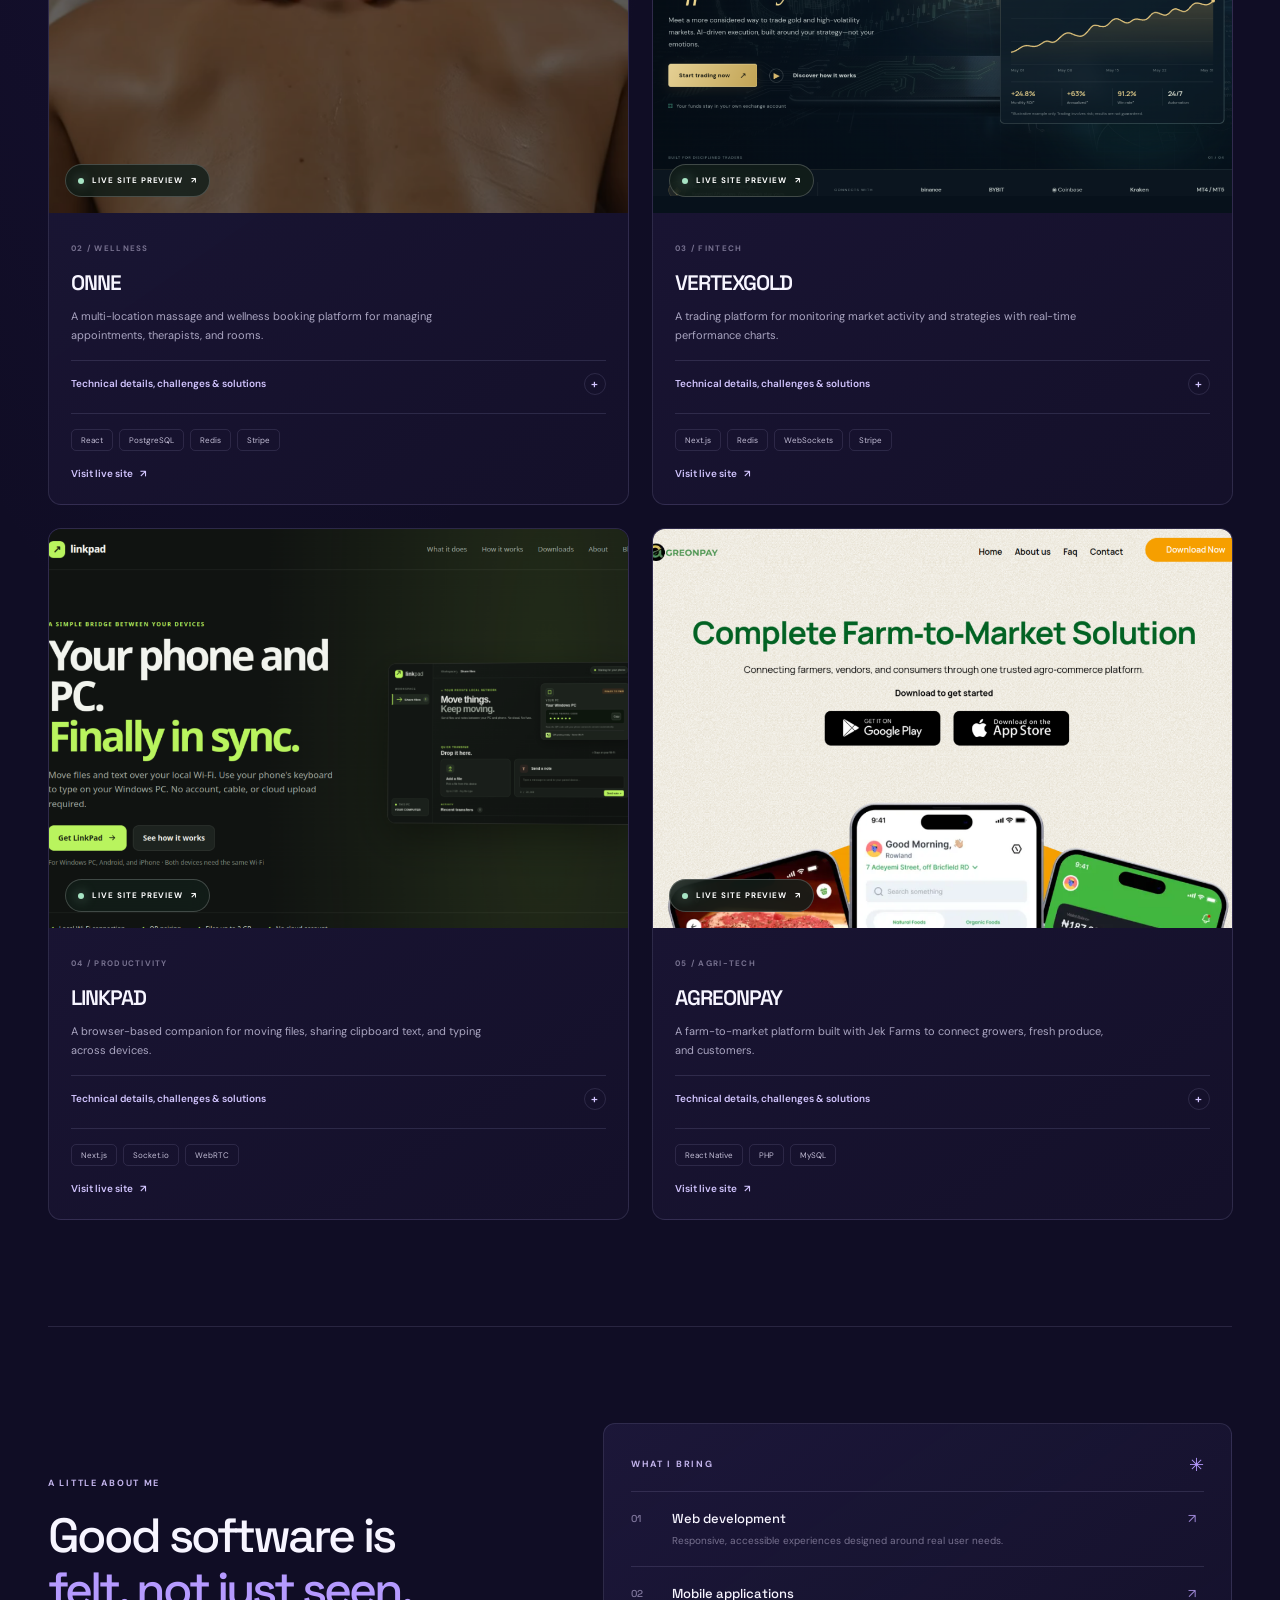
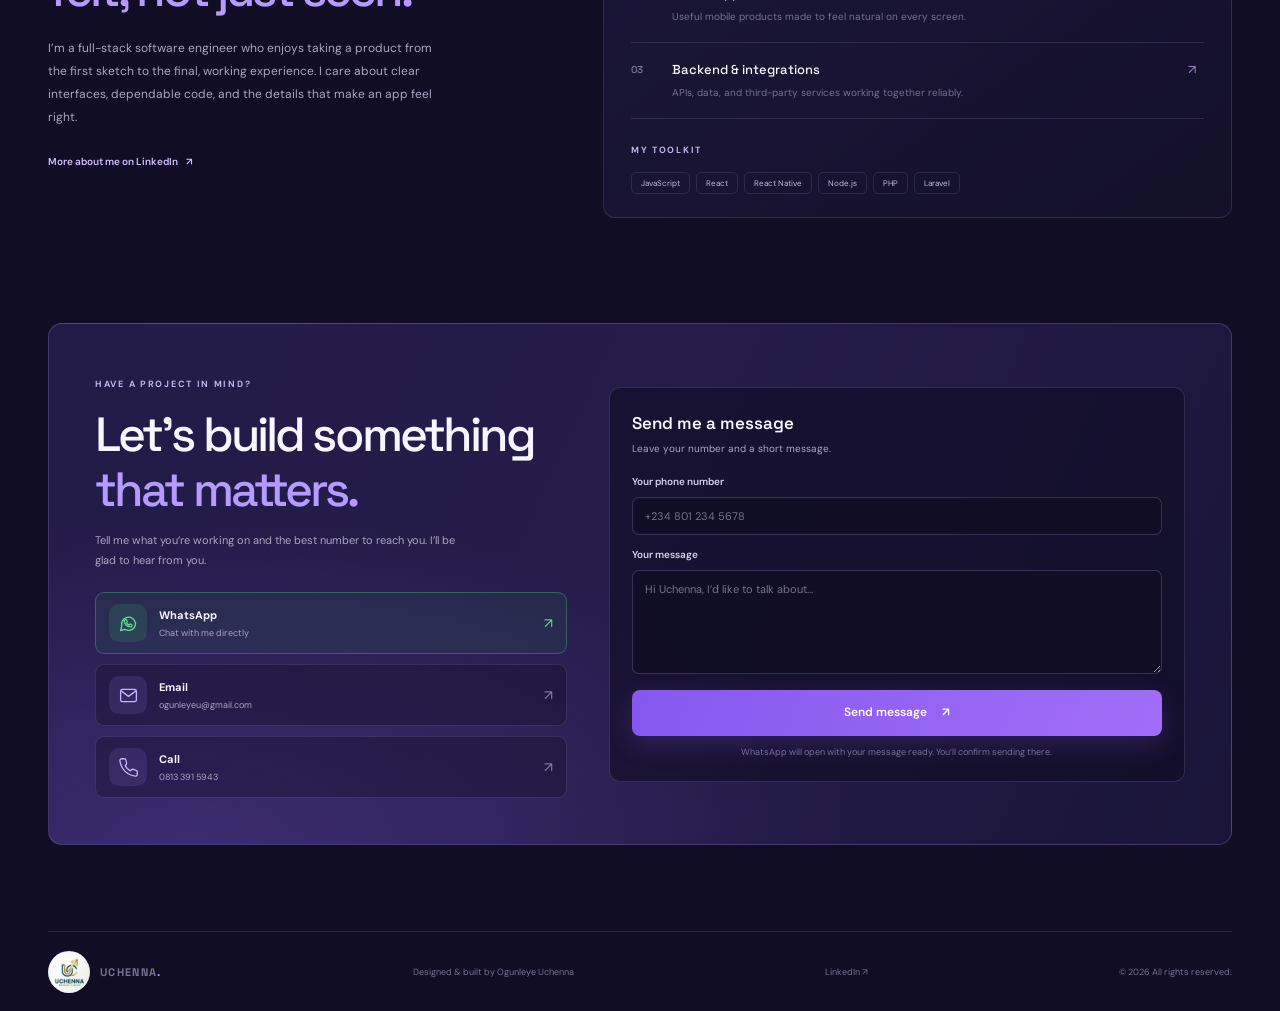
==== commit a12a08a5: "Add logo as browser favicon Co-authored-by: Copilot <223556219+Copilot@users.noreply.github.com>" ====
--- a/index.html
+++ b/index.html
@@ -6,6 +6,7 @@
     <meta name="theme-color" content="#100d25">
     <meta name="description" content="Ogunleye Uchenna is a full-stack software engineer building web and mobile applications.">
     <title>Ogunleye Uchenna — Full-Stack Software Engineer</title>
+    <link rel="icon" type="image/jpeg" href="LOGO.jpg">
     <link rel="preconnect" href="https://fonts.googleapis.com">
     <link rel="preconnect" href="https://fonts.gstatic.com" crossorigin>
     <link href="https://fonts.googleapis.com/css2?family=DM+Sans:wght@400;500;600;700&family=Space+Grotesk:wght@400;500;600;700&display=swap" rel="stylesheet">
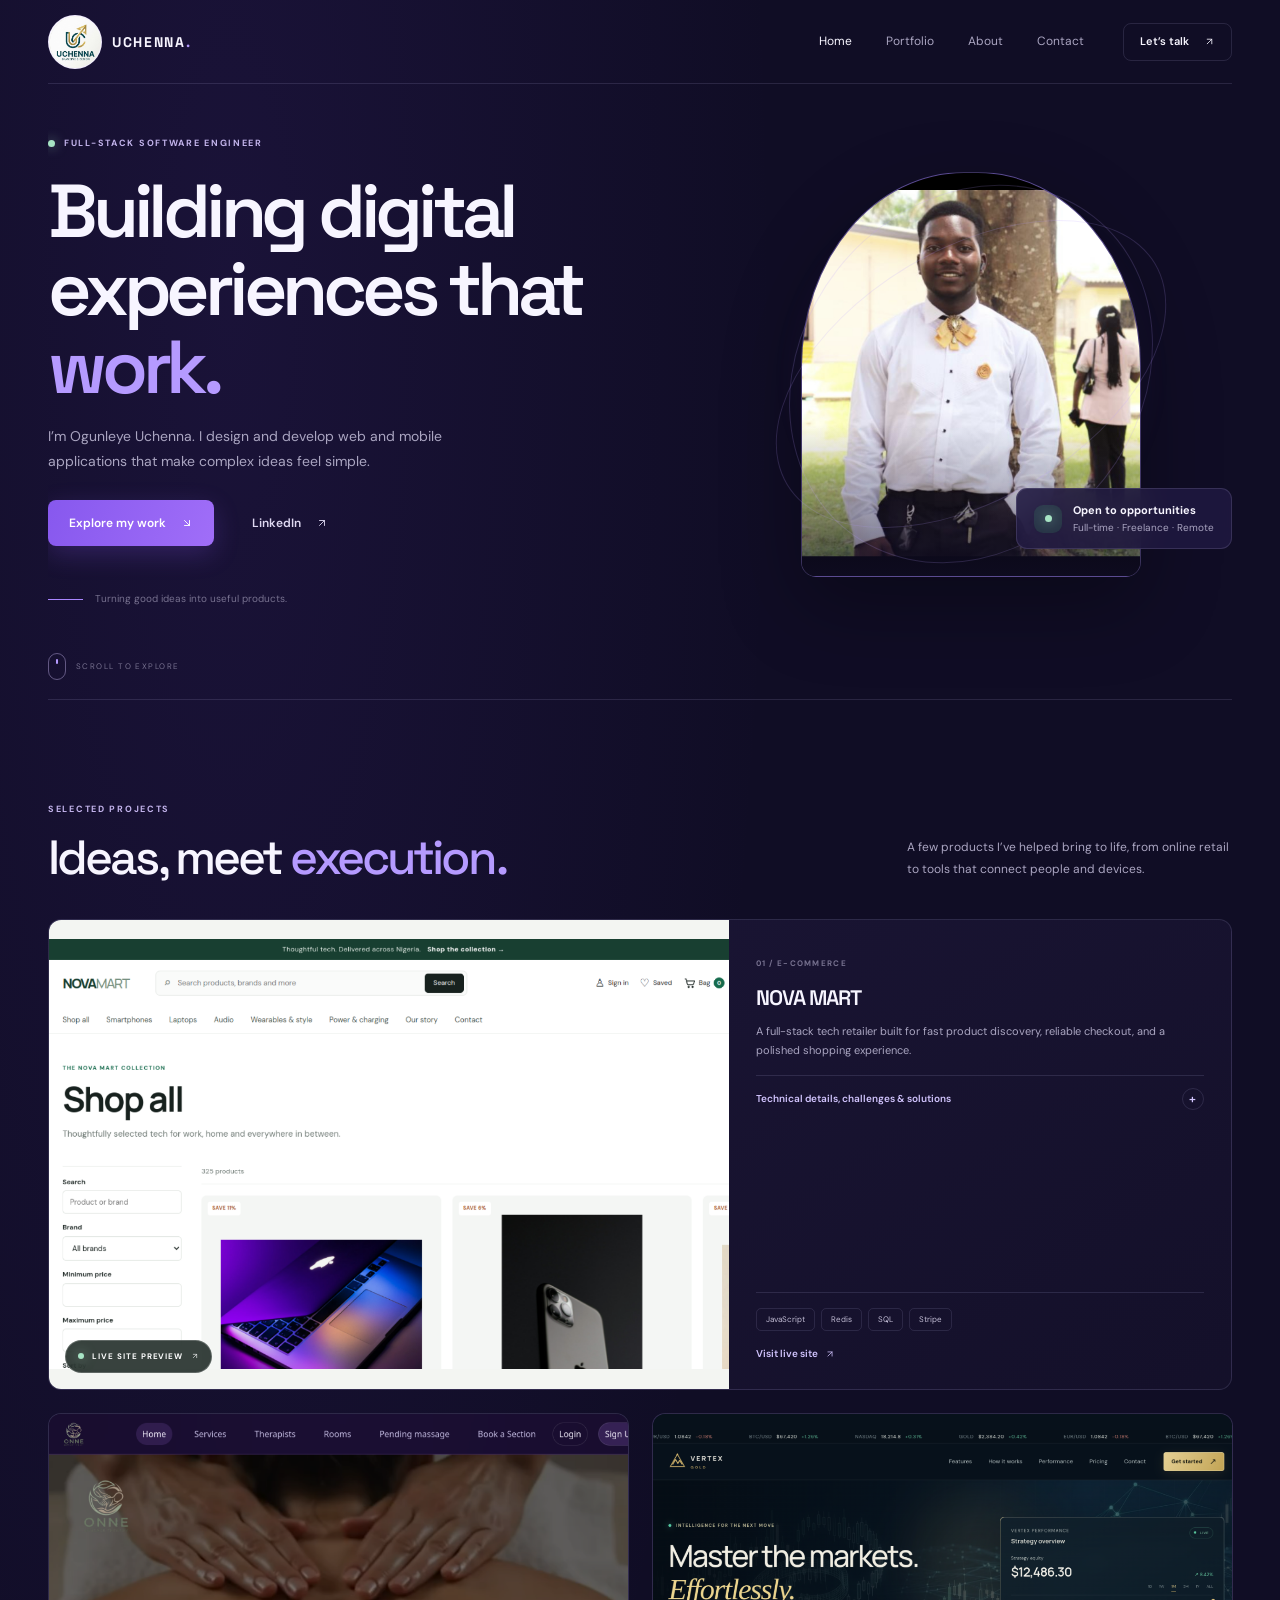
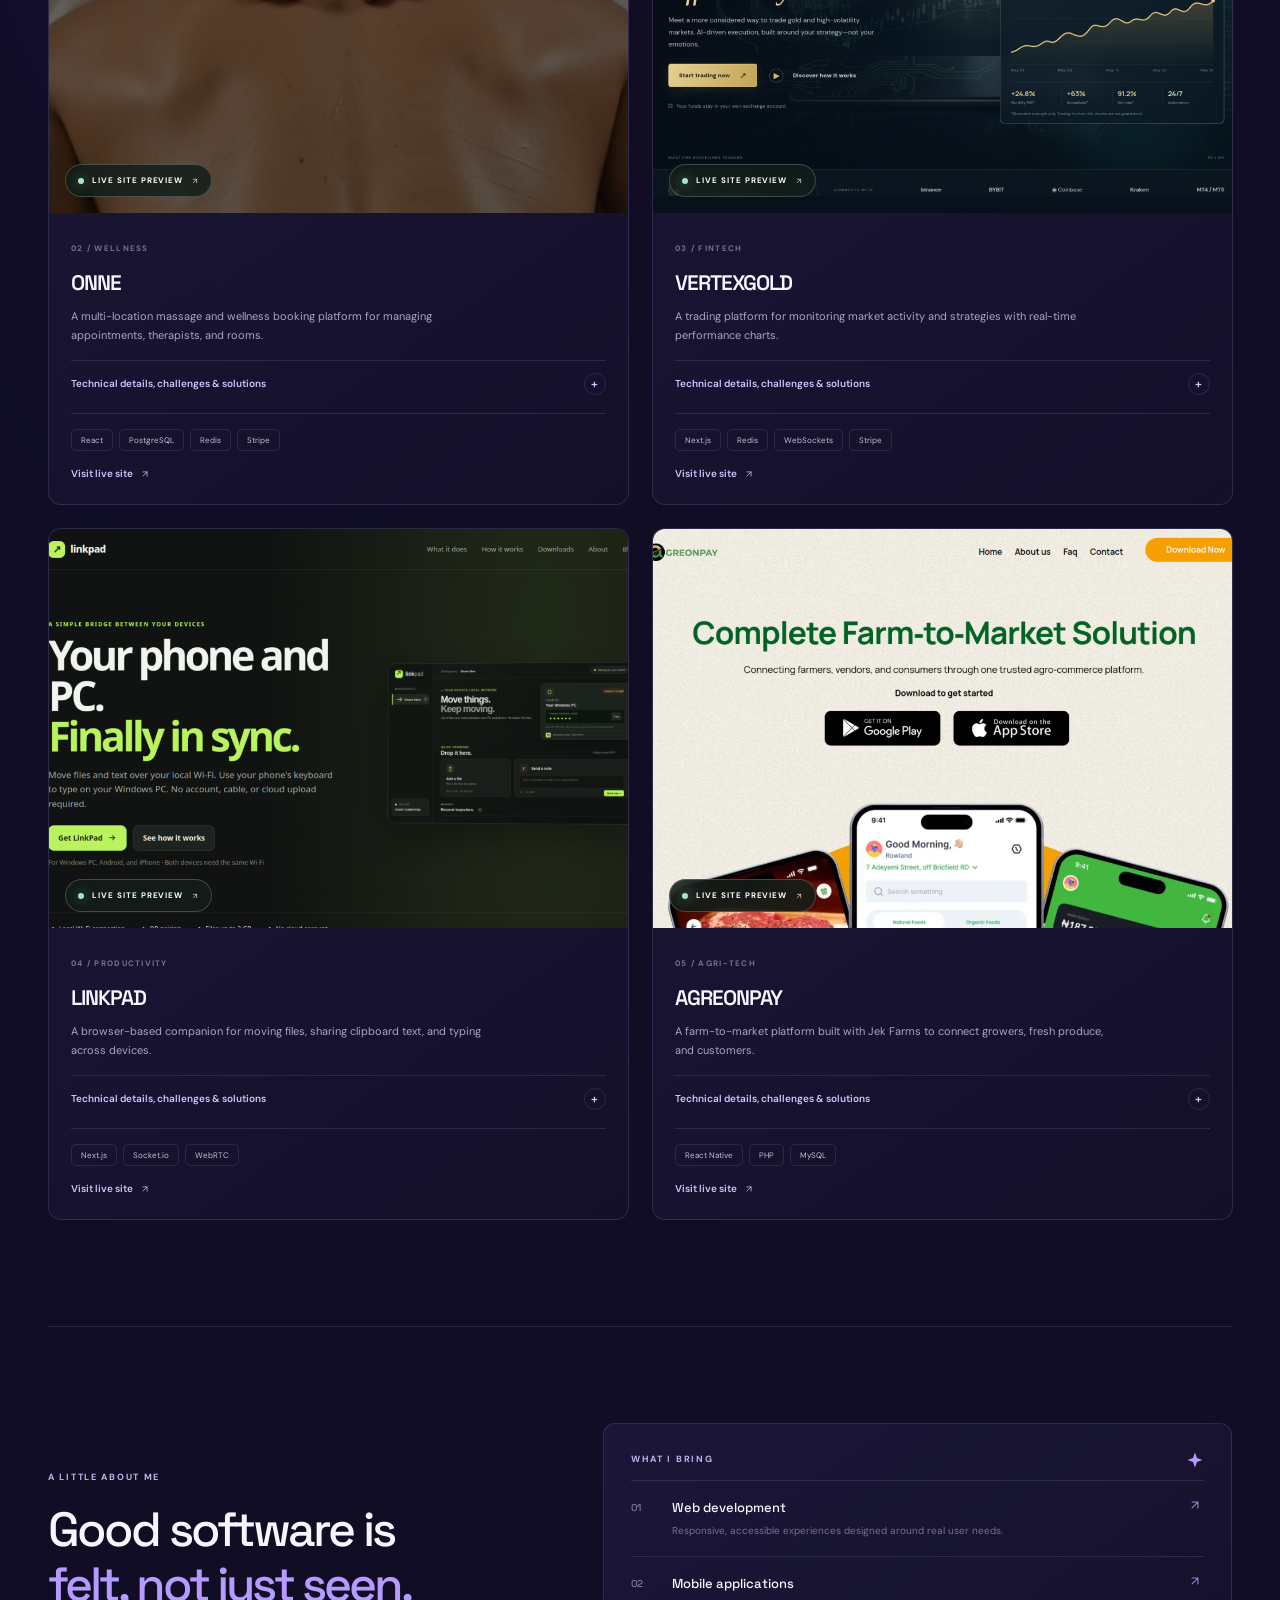
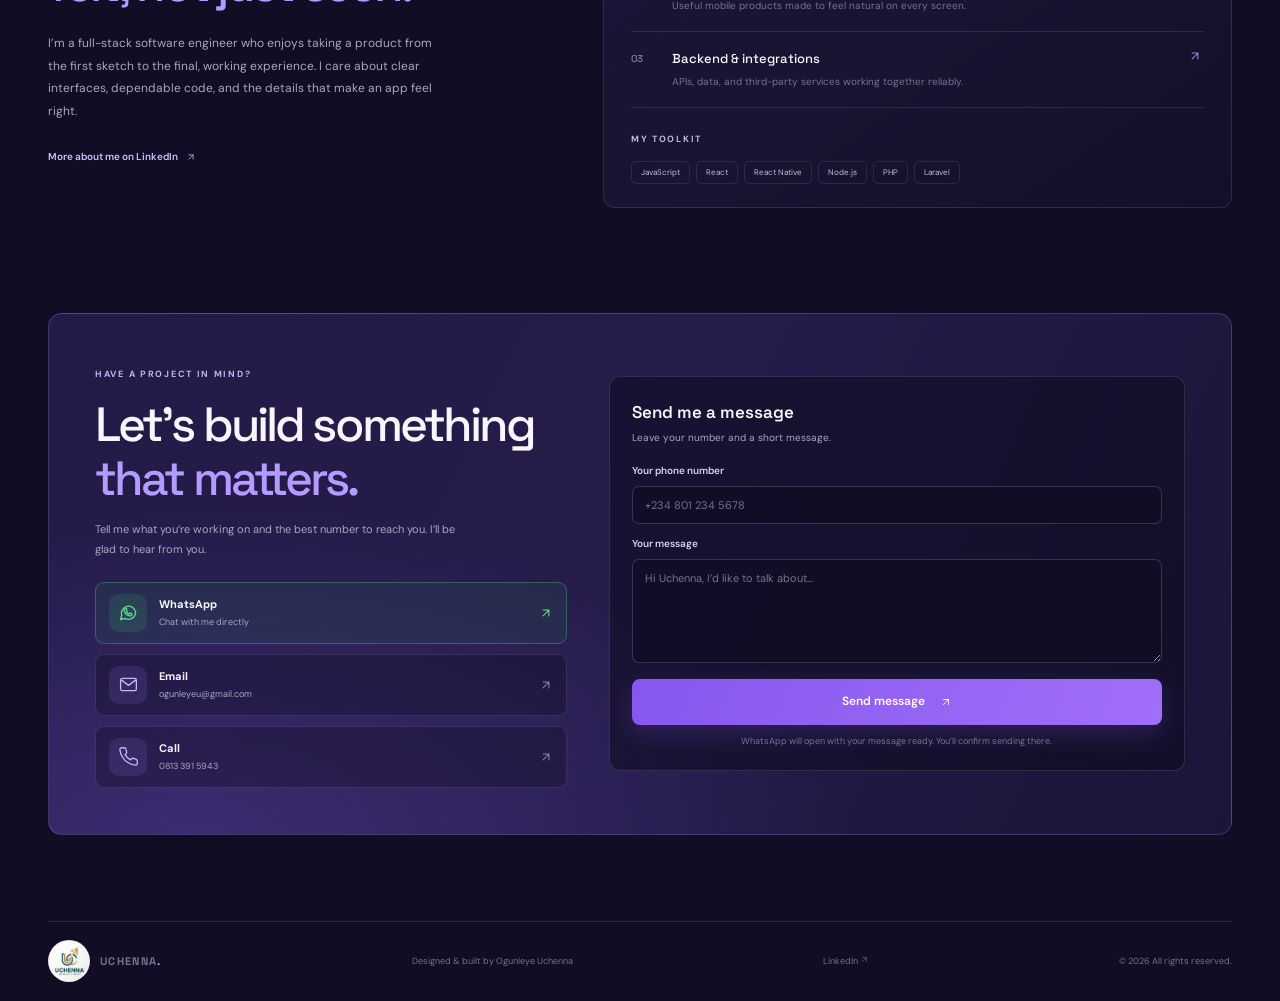
==== commit 1d584cf6: "Add thank-you page and replace decorative symbols Co-authored-by: Copilot <223556219+Copilot@users.n" ====
--- a/index.html
+++ b/index.html
@@ -14,6 +14,17 @@
     <script src="script.js" defer></script>
   </head>
   <body>
+    <svg class="icon-definitions" aria-hidden="true" focusable="false" xmlns="http://www.w3.org/2000/svg">
+      <symbol id="icon-arrow-up-right" viewBox="0 0 24 24">
+        <path d="M7 17 17 7M7 7h10v10" fill="none" stroke="currentColor" stroke-width="1.8" stroke-linecap="round" stroke-linejoin="round"/>
+      </symbol>
+      <symbol id="icon-arrow-down-right" viewBox="0 0 24 24">
+        <path d="m7 7 10 10M7 17h10V7" fill="none" stroke="currentColor" stroke-width="1.8" stroke-linecap="round" stroke-linejoin="round"/>
+      </symbol>
+      <symbol id="icon-sparkle" viewBox="0 0 24 24">
+        <path d="m12 2 2.6 7.4L22 12l-7.4 2.6L12 22l-2.6-7.4L2 12l7.4-2.6L12 2Z" fill="currentColor"/>
+      </symbol>
+    </svg>
     <header class="site-header">
       <a class="brand" href="#home" aria-label="Uchenna Ogunleye home">
         <img class="brand-logo" src="LOGO.jpg" alt="">
@@ -27,7 +38,7 @@
         <a class="nav-link" href="#work">Portfolio</a>
         <a class="nav-link" href="#about">About</a>
         <a class="nav-link" href="#contact">Contact</a>
-        <a class="button button-small button-outline nav-cta" href="#contact">Let’s talk <span aria-hidden="true">↗</span></a>
+        <a class="button button-small button-outline nav-cta" href="#contact">Let’s talk <span aria-hidden="true"><svg class="icon-arrow"><use href="#icon-arrow-up-right"></use></svg></span></a>
       </nav>
     </header>
 
@@ -38,8 +49,8 @@
           <h1>Building digital<br>experiences that <span>work.</span></h1>
           <p class="hero-intro">I’m Ogunleye Uchenna. I design and develop web and mobile applications that make complex ideas feel simple.</p>
           <div class="hero-actions">
-            <a class="button button-primary" href="#work">Explore my work <span aria-hidden="true">↘</span></a>
-            <a class="button button-quiet" href="https://ng.linkedin.com/in/ogunleye-uchenna-08723a322" target="_blank" rel="noreferrer">LinkedIn <span aria-hidden="true">↗</span></a>
+            <a class="button button-primary" href="#work">Explore my work <span aria-hidden="true"><svg class="icon-arrow"><use href="#icon-arrow-down-right"></use></svg></span></a>
+            <a class="button button-quiet" href="https://ng.linkedin.com/in/ogunleye-uchenna-08723a322" target="_blank" rel="noreferrer">LinkedIn <span aria-hidden="true"><svg class="icon-arrow"><use href="#icon-arrow-up-right"></use></svg></span></a>
           </div>
           <div class="hero-footnote">
             <span class="footnote-line"></span>
@@ -74,7 +85,7 @@
           <article class="project-card project-featured" data-reveal>
             <a class="project-visual site-preview nova-preview" href="https://novamart.byethost6.com/fintech-main/shop" target="_blank" rel="noreferrer" aria-label="View NOVA MART live website">
               <img src="novamart-preview.png" alt="Screenshot preview of the NOVA MART online electronics store">
-              <span class="preview-label"><span class="preview-dot"></span> LIVE SITE PREVIEW <span aria-hidden="true">↗</span></span>
+              <span class="preview-label"><span class="preview-dot"></span> LIVE SITE PREVIEW <span aria-hidden="true"><svg class="icon-arrow"><use href="#icon-arrow-up-right"></use></svg></span></span>
             </a>
             <div class="project-info">
               <div>
@@ -98,7 +109,7 @@
               </div>
               <div class="project-bottom">
                 <div class="tag-list"><span>JavaScript</span><span>Redis</span><span>SQL</span><span>Stripe</span></div>
-                <a class="project-link" href="https://novamart.byethost6.com/fintech-main/shop" target="_blank" rel="noreferrer">Visit live site <span aria-hidden="true">↗</span></a>
+                <a class="project-link" href="https://novamart.byethost6.com/fintech-main/shop" target="_blank" rel="noreferrer">Visit live site <span aria-hidden="true"><svg class="icon-arrow"><use href="#icon-arrow-up-right"></use></svg></span></a>
               </div>
             </div>
           </article>
@@ -106,7 +117,7 @@
           <article class="project-card" data-reveal>
             <a class="project-visual site-preview" href="https://onne.gamer.free" target="_blank" rel="noreferrer" aria-label="View ONNE live website">
               <img src="onne-preview.png" alt="Screenshot preview of the ONNE massage and wellness booking website">
-              <span class="preview-label"><span class="preview-dot"></span> LIVE SITE PREVIEW <span aria-hidden="true">↗</span></span>
+              <span class="preview-label"><span class="preview-dot"></span> LIVE SITE PREVIEW <span aria-hidden="true"><svg class="icon-arrow"><use href="#icon-arrow-up-right"></use></svg></span></span>
             </a>
             <div class="project-info">
               <div>
@@ -131,7 +142,7 @@
               </div>
               <div class="project-bottom">
                 <div class="tag-list"><span>React</span><span>PostgreSQL</span><span>Redis</span><span>Stripe</span></div>
-                <a class="project-link" href="https://onne.gamer.free" target="_blank" rel="noreferrer">Visit live site <span aria-hidden="true">↗</span></a>
+                <a class="project-link" href="https://onne.gamer.free" target="_blank" rel="noreferrer">Visit live site <span aria-hidden="true"><svg class="icon-arrow"><use href="#icon-arrow-up-right"></use></svg></span></a>
               </div>
             </div>
           </article>
@@ -139,7 +150,7 @@
           <article class="project-card" data-reveal>
             <a class="project-visual site-preview vertex-preview" href="https://vertexgold.freehosting.dev/" target="_blank" rel="noreferrer" aria-label="View VertexGold live website">
               <img src="vertexgold-preview.png" alt="Screenshot preview of the VertexGold trading platform">
-              <span class="preview-label"><span class="preview-dot"></span> LIVE SITE PREVIEW <span aria-hidden="true">↗</span></span>
+              <span class="preview-label"><span class="preview-dot"></span> LIVE SITE PREVIEW <span aria-hidden="true"><svg class="icon-arrow"><use href="#icon-arrow-up-right"></use></svg></span></span>
             </a>
             <div class="project-info">
               <div>
@@ -164,7 +175,7 @@
               </div>
               <div class="project-bottom">
                 <div class="tag-list"><span>Next.js</span><span>Redis</span><span>WebSockets</span><span>Stripe</span></div>
-                <a class="project-link" href="https://vertexgold.freehosting.dev/" target="_blank" rel="noreferrer">Visit live site <span aria-hidden="true">↗</span></a>
+                <a class="project-link" href="https://vertexgold.freehosting.dev/" target="_blank" rel="noreferrer">Visit live site <span aria-hidden="true"><svg class="icon-arrow"><use href="#icon-arrow-up-right"></use></svg></span></a>
               </div>
             </div>
           </article>
@@ -172,7 +183,7 @@
           <article class="project-card" data-reveal>
             <a class="project-visual site-preview" href="https://getlinkpad.vercel.app/" target="_blank" rel="noreferrer" aria-label="View LinkPad live website">
               <img src="linkpad-preview.png" alt="Screenshot preview of the LinkPad cross-device transfer website">
-              <span class="preview-label"><span class="preview-dot"></span> LIVE SITE PREVIEW <span aria-hidden="true">↗</span></span>
+              <span class="preview-label"><span class="preview-dot"></span> LIVE SITE PREVIEW <span aria-hidden="true"><svg class="icon-arrow"><use href="#icon-arrow-up-right"></use></svg></span></span>
             </a>
             <div class="project-info">
               <div>
@@ -196,7 +207,7 @@
               </div>
               <div class="project-bottom">
                 <div class="tag-list"><span>Next.js</span><span>Socket.io</span><span>WebRTC</span></div>
-                <a class="project-link" href="https://getlinkpad.vercel.app/" target="_blank" rel="noreferrer">Visit live site <span aria-hidden="true">↗</span></a>
+                <a class="project-link" href="https://getlinkpad.vercel.app/" target="_blank" rel="noreferrer">Visit live site <span aria-hidden="true"><svg class="icon-arrow"><use href="#icon-arrow-up-right"></use></svg></span></a>
               </div>
             </div>
           </article>
@@ -204,7 +215,7 @@
           <article class="project-card" data-reveal>
             <a class="project-visual site-preview" href="https://agreonpay.com.ng/" target="_blank" rel="noreferrer" aria-label="View Agreonpay live website">
               <img src="agreonpay-preview.png" alt="Screenshot preview of the Agreonpay farm-to-market website">
-              <span class="preview-label"><span class="preview-dot"></span> LIVE SITE PREVIEW <span aria-hidden="true">↗</span></span>
+              <span class="preview-label"><span class="preview-dot"></span> LIVE SITE PREVIEW <span aria-hidden="true"><svg class="icon-arrow"><use href="#icon-arrow-up-right"></use></svg></span></span>
             </a>
             <div class="project-info">
               <div>
@@ -229,7 +240,7 @@
               </div>
               <div class="project-bottom">
                 <div class="tag-list"><span>React Native</span><span>PHP</span><span>MySQL</span></div>
-                <a class="project-link" href="https://agreonpay.com.ng/" target="_blank" rel="noreferrer">Visit live site <span aria-hidden="true">↗</span></a>
+                <a class="project-link" href="https://agreonpay.com.ng/" target="_blank" rel="noreferrer">Visit live site <span aria-hidden="true"><svg class="icon-arrow"><use href="#icon-arrow-up-right"></use></svg></span></a>
               </div>
             </div>
           </article>
@@ -241,18 +252,18 @@
           <span class="eyebrow">A LITTLE ABOUT ME</span>
           <h2>Good software is<br><span>felt, not just seen.</span></h2>
           <p>I’m a full-stack software engineer who enjoys taking a product from the first sketch to the final, working experience. I care about clear interfaces, dependable code, and the details that make an app feel right.</p>
-          <a class="text-link" href="https://ng.linkedin.com/in/ogunleye-uchenna-08723a322" target="_blank" rel="noreferrer">More about me on LinkedIn <span aria-hidden="true">↗</span></a>
+          <a class="text-link" href="https://ng.linkedin.com/in/ogunleye-uchenna-08723a322" target="_blank" rel="noreferrer">More about me on LinkedIn <span aria-hidden="true"><svg class="icon-arrow"><use href="#icon-arrow-up-right"></use></svg></span></a>
         </div>
         <div class="expertise-panel" data-reveal>
-          <div class="expertise-heading"><span class="eyebrow">WHAT I BRING</span><span class="expertise-symbol" aria-hidden="true">✳</span></div>
+          <div class="expertise-heading"><span class="eyebrow">WHAT I BRING</span><svg class="expertise-symbol" aria-hidden="true" focusable="false"><use href="#icon-sparkle"></use></svg></div>
           <div class="expertise-row">
-            <span class="expertise-index">01</span><div><h3>Web development</h3><p>Responsive, accessible experiences designed around real user needs.</p></div><span class="expertise-arrow" aria-hidden="true">↗</span>
+            <span class="expertise-index">01</span><div><h3>Web development</h3><p>Responsive, accessible experiences designed around real user needs.</p></div><span class="expertise-arrow" aria-hidden="true"><svg class="icon-arrow"><use href="#icon-arrow-up-right"></use></svg></span>
           </div>
           <div class="expertise-row">
-            <span class="expertise-index">02</span><div><h3>Mobile applications</h3><p>Useful mobile products made to feel natural on every screen.</p></div><span class="expertise-arrow" aria-hidden="true">↗</span>
+            <span class="expertise-index">02</span><div><h3>Mobile applications</h3><p>Useful mobile products made to feel natural on every screen.</p></div><span class="expertise-arrow" aria-hidden="true"><svg class="icon-arrow"><use href="#icon-arrow-up-right"></use></svg></span>
           </div>
           <div class="expertise-row">
-            <span class="expertise-index">03</span><div><h3>Backend & integrations</h3><p>APIs, data, and third-party services working together reliably.</p></div><span class="expertise-arrow" aria-hidden="true">↗</span>
+            <span class="expertise-index">03</span><div><h3>Backend & integrations</h3><p>APIs, data, and third-party services working together reliably.</p></div><span class="expertise-arrow" aria-hidden="true"><svg class="icon-arrow"><use href="#icon-arrow-up-right"></use></svg></span>
           </div>
           <div class="tech-stack">
             <span class="eyebrow">MY TOOLKIT</span>
@@ -273,25 +284,27 @@
                   <svg viewBox="0 0 24 24" fill="none"><path d="M20.1 11.7a8.1 8.1 0 0 1-12 7.1L3 20l1.3-4.9a8.1 8.1 0 1 1 15.8-3.4Z"/><path d="M8.2 7.8c.2-.4.4-.4.7-.4h.4c.2 0 .3.1.4.4l.7 1.7c.1.2 0 .4-.1.6l-.5.6c-.2.2-.2.4 0 .6.6 1 1.4 1.8 2.5 2.3.2.1.4.1.6-.1l.7-.8c.2-.2.4-.2.6-.1l1.6.8c.2.1.3.2.3.4 0 .4-.2 1.2-.7 1.6-.5.4-1.1.6-1.8.5-1.1-.1-2.7-.7-4.2-2-1.2-1.1-2-2.5-2.2-3.4-.3-.9 0-1.8.4-2.3Z"/></svg>
                 </span>
                 <span class="channel-copy"><strong>WhatsApp</strong><small>Chat with me directly</small></span>
-                <span class="channel-arrow" aria-hidden="true">↗</span>
+                <span class="channel-arrow" aria-hidden="true"><svg class="icon-arrow"><use href="#icon-arrow-up-right"></use></svg></span>
               </a>
               <a class="contact-channel contact-channel-email" href="mailto:ogunleyeu@gmail.com">
                 <span class="channel-icon" aria-hidden="true">
                   <svg viewBox="0 0 24 24" fill="none"><rect x="3" y="5" width="18" height="14" rx="2"/><path d="m4 7 8 6 8-6"/></svg>
                 </span>
                 <span class="channel-copy"><strong>Email</strong><small>ogunleyeu@gmail.com</small></span>
-                <span class="channel-arrow" aria-hidden="true">↗</span>
+                <span class="channel-arrow" aria-hidden="true"><svg class="icon-arrow"><use href="#icon-arrow-up-right"></use></svg></span>
               </a>
               <a class="contact-channel contact-channel-phone" href="tel:+2348133915943">
                 <span class="channel-icon" aria-hidden="true">
                   <svg viewBox="0 0 24 24" fill="none"><path d="M22 16.92v3a2 2 0 0 1-2.18 2 19.79 19.79 0 0 1-8.63-3.07 19.5 19.5 0 0 1-6-6A19.79 19.79 0 0 1 2.12 4.18 2 2 0 0 1 4.11 2h3a2 2 0 0 1 2 1.72c.12.96.36 1.9.7 2.8a2 2 0 0 1-.45 2.11L8.09 9.91a16 16 0 0 0 6 6l1.27-1.27a2 2 0 0 1 2.11-.45c.9.34 1.84.58 2.8.7A2 2 0 0 1 22 16.92Z"/></svg>
                 </span>
                 <span class="channel-copy"><strong>Call</strong><small>0813 391 5943</small></span>
-                <span class="channel-arrow" aria-hidden="true">↗</span>
+                <span class="channel-arrow" aria-hidden="true"><svg class="icon-arrow"><use href="#icon-arrow-up-right"></use></svg></span>
               </a>
             </div>
           </div>
-          <form class="contact-form" id="contact-form" action="https://wa.me/2348108490064" method="get" target="_blank" rel="noopener noreferrer">
+
+            
+          <form action="https://voieform.com/f/prdcb668e4" method="POST"class="contact-form" id="contact-form" target="_blank" rel="noopener noreferrer">
             <div class="form-heading">
               <h3>Send me a message</h3>
               <p>Leave your number and a short message.</p>
@@ -303,8 +316,9 @@
               <textarea id="sender-message" rows="4" maxlength="1000" required placeholder="Hi Uchenna, I’d like to talk about..."></textarea>
             </label>
             <input id="whatsapp-text" type="hidden" name="text">
-            <button class="button button-primary contact-submit" type="submit">Send message <span aria-hidden="true">↗</span></button>
+            <button class="button button-primary contact-submit" type="submit">Send message <span aria-hidden="true"><svg class="icon-arrow"><use href="#icon-arrow-up-right"></use></svg></span></button>
             <p class="form-note">WhatsApp will open with your message ready. You’ll confirm sending there.</p>
+            </form>
           </form>
         </div>
       </section>
@@ -316,7 +330,7 @@
         <span class="brand-name">UCHENNA<span class="brand-dot">.</span></span>
       </a>
       <span>Designed & built by Ogunleye Uchenna</span>
-      <a href="https://ng.linkedin.com/in/ogunleye-uchenna-08723a322" target="_blank" rel="noreferrer">LinkedIn <span aria-hidden="true">↗</span></a>
+      <a href="https://ng.linkedin.com/in/ogunleye-uchenna-08723a322" target="_blank" rel="noreferrer">LinkedIn <span aria-hidden="true"><svg class="icon-arrow"><use href="#icon-arrow-up-right"></use></svg></span></a>
       <span>© <span id="current-year">2026</span> All rights reserved.</span>
     </footer>
   </body>
--- a/styles.css
+++ b/styles.css
@@ -17,6 +17,8 @@
 
 * { box-sizing: border-box; }
 html { scroll-behavior: smooth; scroll-padding-top: 92px; }
+.icon-definitions { position: absolute; width: 0; height: 0; overflow: hidden; }
+.icon-arrow { display: block; width: 1em; height: 1em; flex: 0 0 auto; }
 body {
   margin: 0;
   overflow-x: clip;
@@ -203,12 +205,13 @@
 .text-link { display: inline-flex; align-items: center; gap: 8px; color: #d0c0ff; font-size: 10px; font-weight: 600; }
 .expertise-panel { padding: 27px 27px 23px; border: 1px solid var(--line); border-radius: 12px; background: linear-gradient(145deg, rgba(31, 26, 62, .8), rgba(21, 18, 44, .7)); }
 .expertise-heading { display: flex; justify-content: space-between; align-items: center; margin-bottom: 11px; }
-.expertise-symbol { color: var(--purple-bright); font-size: 18px; }
+.expertise-symbol { width: 18px; height: 18px; color: var(--purple-bright); }
 .expertise-row { display: grid; grid-template-columns: 30px 1fr 16px; gap: 11px; align-items: start; padding: 17px 0; border-top: 1px solid var(--line); }
 .expertise-index { padding-top: 3px; color: #82799f; font: 500 10px var(--font-display); }
 .expertise-row h3 { margin: 0 0 4px; font-size: 13px; font-weight: 500; }
 .expertise-row p { margin: 0; color: var(--muted-dim); font-size: 10px; line-height: 1.6; }
 .expertise-arrow { color: #9c86d5; font-size: 13px; }
+.expertise-arrow .icon-arrow { width: 14px; height: 14px; }
 .tech-stack { padding-top: 17px; border-top: 1px solid var(--line); }
 .tech-stack .tag-list { margin-top: 12px; }
 
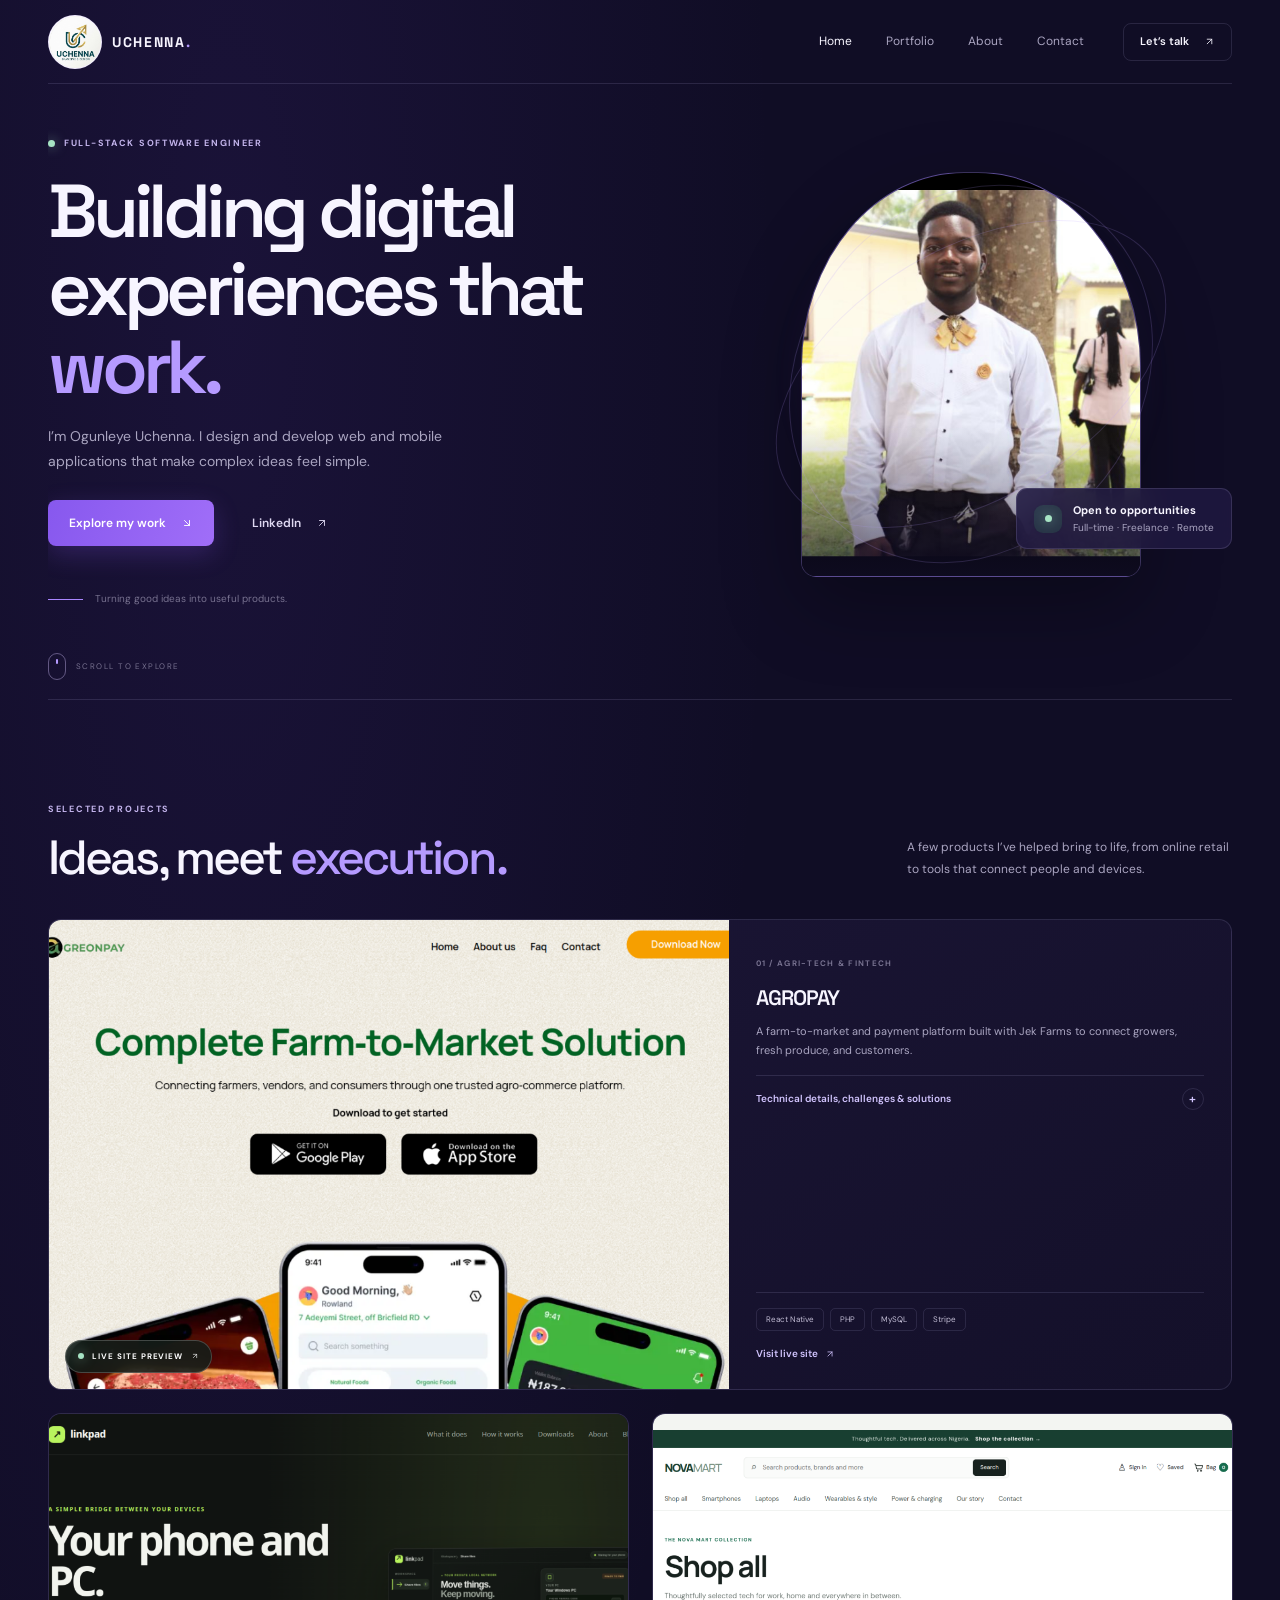
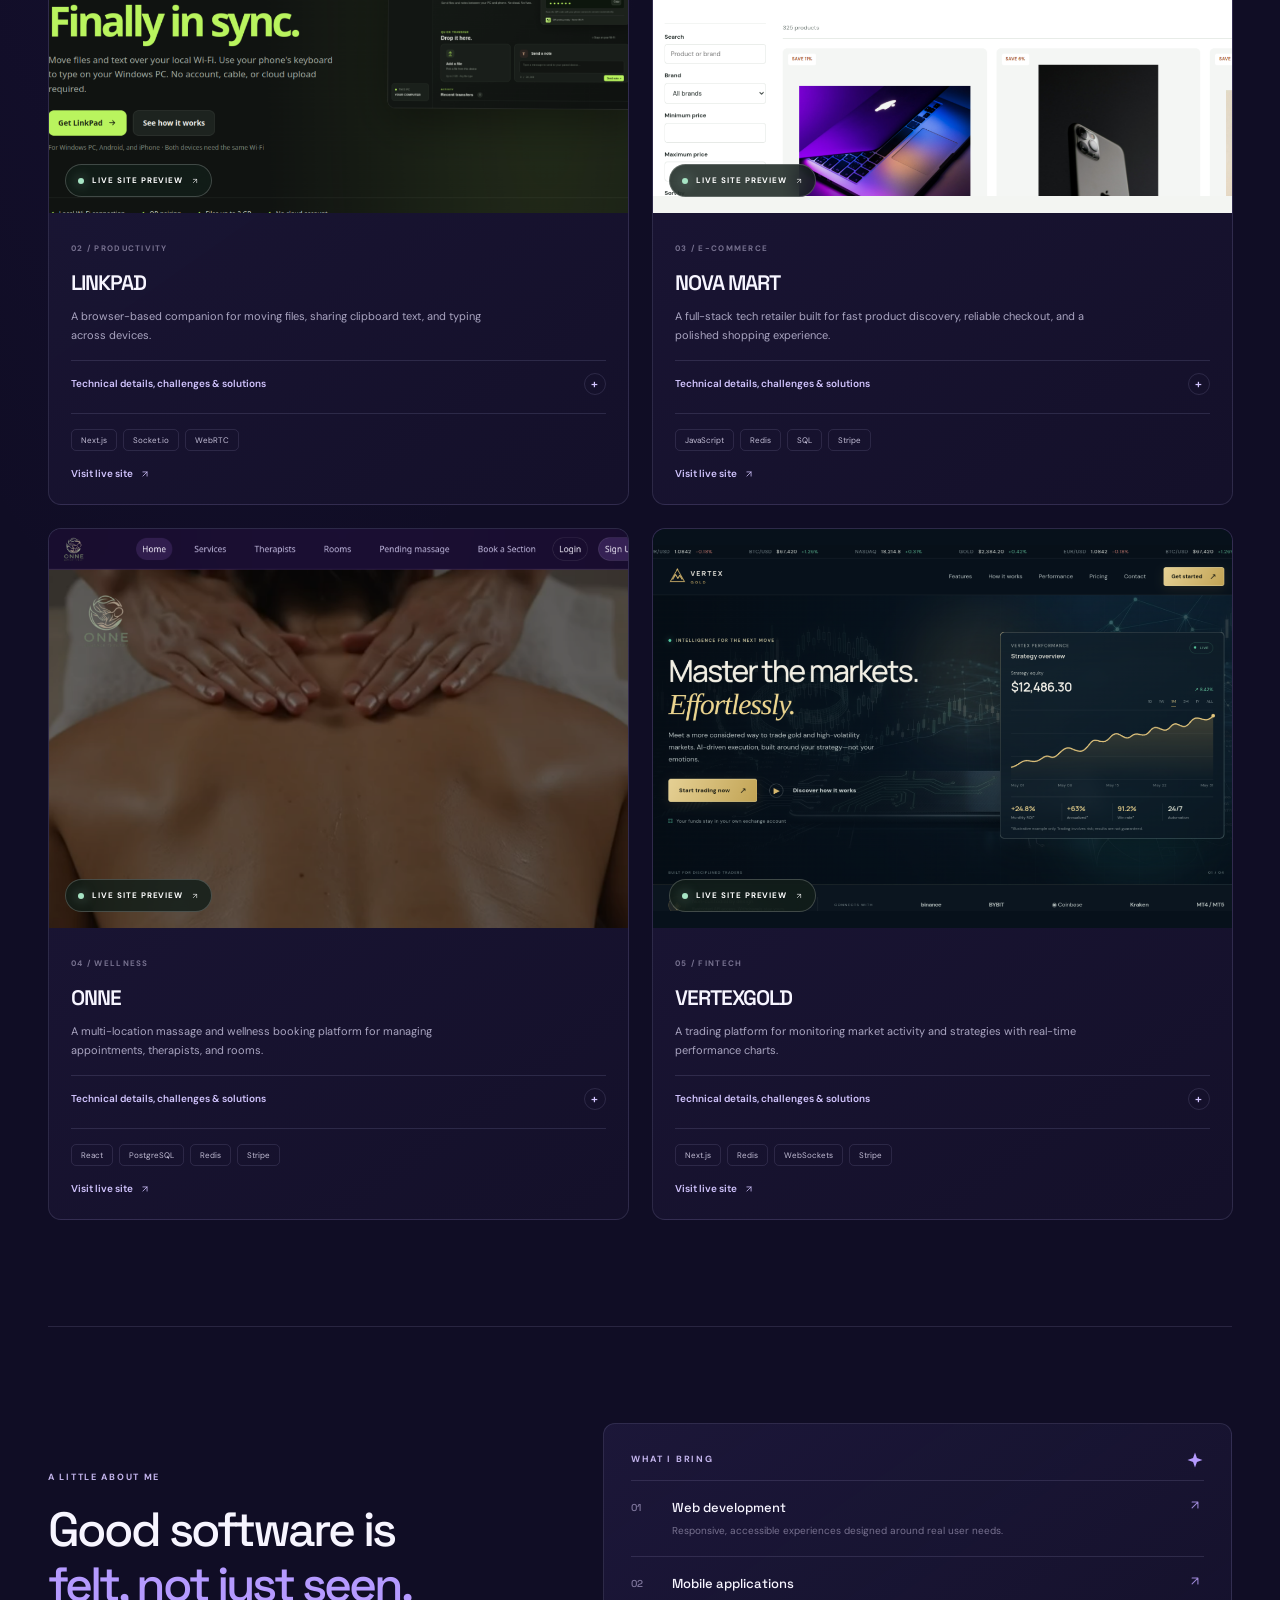
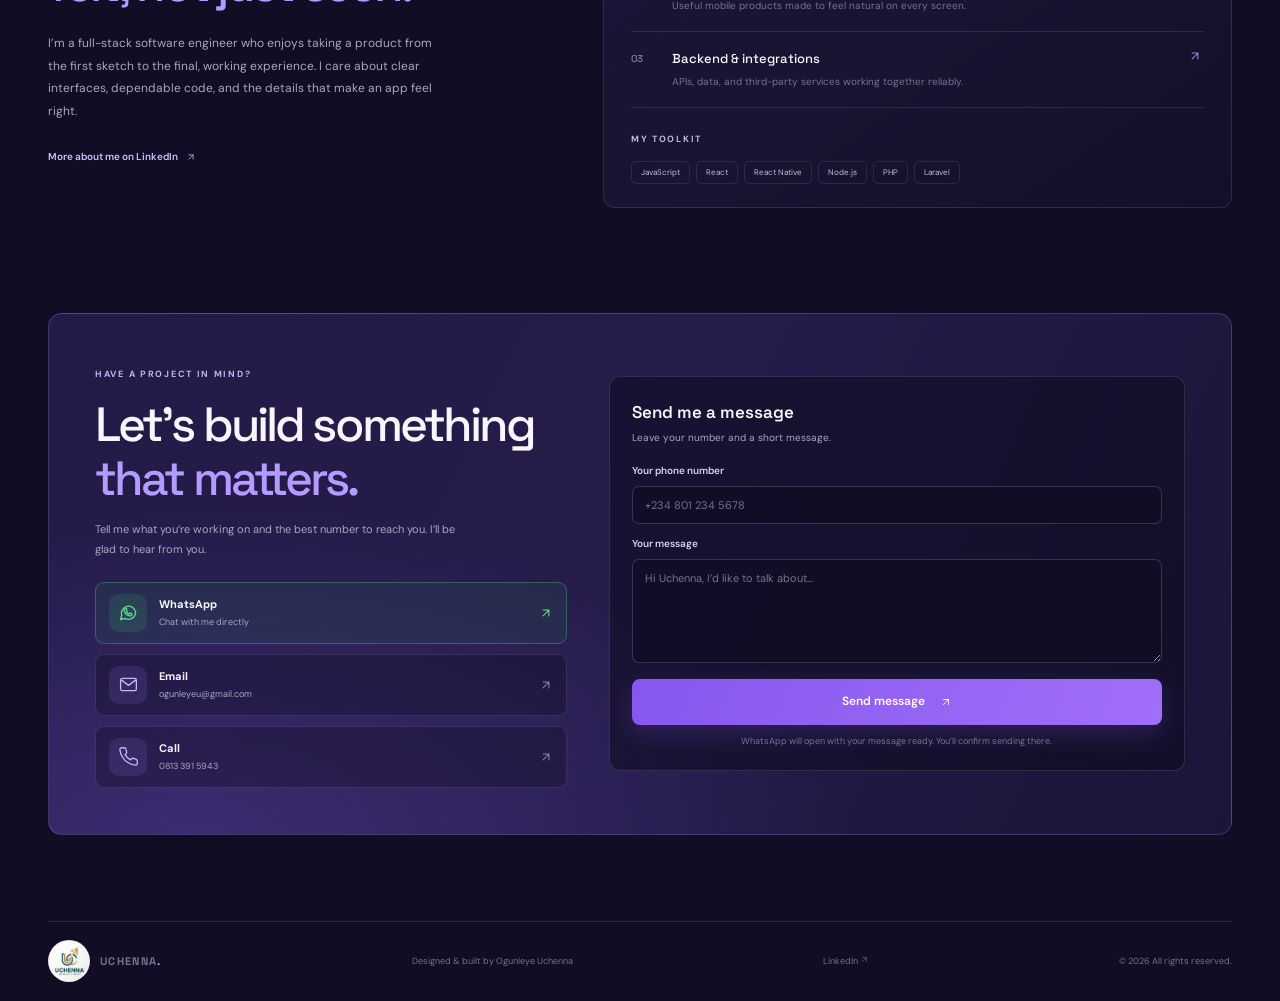
==== commit 461526d7: "Update project ordering: feature AgroPay first, followed by LinkPad, NovaMart, ONNE, and VertexGold" ====
--- a/index.html
+++ b/index.html
@@ -83,13 +83,78 @@
 
         <div class="project-grid">
           <article class="project-card project-featured" data-reveal>
+            <a class="project-visual site-preview" href="https://agreonpay.com.ng/" target="_blank" rel="noreferrer" aria-label="View AgroPay live website">
+              <img src="agreonpay-preview.png" alt="Screenshot preview of the AgroPay farm-to-market website">
+              <span class="preview-label"><span class="preview-dot"></span> LIVE SITE PREVIEW <span aria-hidden="true"><svg class="icon-arrow"><use href="#icon-arrow-up-right"></use></svg></span></span>
+            </a>
+            <div class="project-info">
+              <div>
+                <span class="project-number">01 / AGRI-TECH &amp; FINTECH</span>
+                <h3>AGROPAY</h3>
+                <p>A farm-to-market and payment platform built with Jek Farms to connect growers, fresh produce, and customers.</p>
+                <details class="project-details">
+                  <summary>Technical details, challenges &amp; solutions</summary>
+                  <div class="project-detail-content">
+                    <p class="project-meta"><strong>Role:</strong> Full-Stack Developer · <strong>Partner:</strong> Jek Farms<br><strong>Stack:</strong> React Native, Node.js / PHP, MySQL, OpenAI API, Stripe and local payment gateways.</p>
+                    <h4>Engineering highlights</h4>
+                    <ul>
+                      <li>Marketplace catalog for organic and conventional goods from Jek Farms and verified vendors, with real-time inventory and direct farmer-to-customer communication.</li>
+                      <li>Checkout supports bank transfers, debit cards, crypto, and in-app micro-credit; order tracking accounts for cold-chain delivery windows.</li>
+                      <li>OpenAI-powered recommendations, seasonal availability notifications, and smart pricing insights.</li>
+                    </ul>
+                    <h4>Challenge &amp; solution</h4>
+                    <p><strong>Challenge:</strong> Live delivery-route calculations across multiple farm branches slowed checkout.</p>
+                    <p><strong>Solution:</strong> Optimize MySQL indexes and cache frequently used region-to-farm distances in Redis, reducing checkout load times to under 50ms.</p>
+                  </div>
+                </details>
+              </div>
+              <div class="project-bottom">
+                <div class="tag-list"><span>React Native</span><span>PHP</span><span>MySQL</span><span>Stripe</span></div>
+                <a class="project-link" href="https://agreonpay.com.ng/" target="_blank" rel="noreferrer">Visit live site <span aria-hidden="true"><svg class="icon-arrow"><use href="#icon-arrow-up-right"></use></svg></span></a>
+              </div>
+            </div>
+          </article>
+
+          <article class="project-card" data-reveal>
+            <a class="project-visual site-preview" href="https://getlinkpad.vercel.app/" target="_blank" rel="noreferrer" aria-label="View LinkPad live website">
+              <img src="linkpad-preview.png" alt="Screenshot preview of the LinkPad cross-device transfer website">
+              <span class="preview-label"><span class="preview-dot"></span> LIVE SITE PREVIEW <span aria-hidden="true"><svg class="icon-arrow"><use href="#icon-arrow-up-right"></use></svg></span></span>
+            </a>
+            <div class="project-info">
+              <div>
+                <span class="project-number">02 / PRODUCTIVITY</span>
+                <h3>LINKPAD</h3>
+                <p>A browser-based companion for moving files, sharing clipboard text, and typing across devices.</p>
+                <details class="project-details">
+                  <summary>Technical details, challenges &amp; solutions</summary>
+                  <div class="project-detail-content">
+                    <p class="project-meta"><strong>Role:</strong> Full-Stack Developer &amp; Systems Architect<br><strong>Stack:</strong> Next.js / React, Node.js, Socket.io / WebSockets / WebRTC, Redis, Tailwind CSS.</p>
+                    <h4>Engineering highlights</h4>
+                    <ul>
+                      <li>Transfers photos, documents, and archives with live progress, and syncs clipboard text between devices.</li>
+                      <li>Turns a phone into a remote laptop keyboard, with QR-code or short-code pairing and no desktop install.</li>
+                    </ul>
+                    <h4>Challenges &amp; solutions</h4>
+                    <p><strong>Lag over unstable connections:</strong> Event debouncing and lightweight WebSocket payloads bring keystroke latency below 20ms on local networks.</p>
+                    <p><strong>Large-file memory use:</strong> ReadableStream processing and chunked ArrayBuffers stream files over sockets without loading the entire transfer into browser memory.</p>
+                  </div>
+                </details>
+              </div>
+              <div class="project-bottom">
+                <div class="tag-list"><span>Next.js</span><span>Socket.io</span><span>WebRTC</span></div>
+                <a class="project-link" href="https://getlinkpad.vercel.app/" target="_blank" rel="noreferrer">Visit live site <span aria-hidden="true"><svg class="icon-arrow"><use href="#icon-arrow-up-right"></use></svg></span></a>
+              </div>
+            </div>
+          </article>
+
+          <article class="project-card" data-reveal>
             <a class="project-visual site-preview nova-preview" href="https://novamart.byethost6.com/fintech-main/shop" target="_blank" rel="noreferrer" aria-label="View NOVA MART live website">
               <img src="novamart-preview.png" alt="Screenshot preview of the NOVA MART online electronics store">
               <span class="preview-label"><span class="preview-dot"></span> LIVE SITE PREVIEW <span aria-hidden="true"><svg class="icon-arrow"><use href="#icon-arrow-up-right"></use></svg></span></span>
             </a>
             <div class="project-info">
               <div>
-                <span class="project-number">01 / E-COMMERCE</span>
+                <span class="project-number">03 / E-COMMERCE</span>
                 <h3>NOVA MART</h3>
                 <p>A full-stack tech retailer built for fast product discovery, reliable checkout, and a polished shopping experience.</p>
                 <details class="project-details">
@@ -121,7 +186,7 @@
             </a>
             <div class="project-info">
               <div>
-                <span class="project-number">02 / WELLNESS</span>
+                <span class="project-number">04 / WELLNESS</span>
                 <h3>ONNE</h3>
                 <p>A multi-location massage and wellness booking platform for managing appointments, therapists, and rooms.</p>
                 <details class="project-details">
@@ -154,7 +219,7 @@
             </a>
             <div class="project-info">
               <div>
-                <span class="project-number">03 / FINTECH</span>
+                <span class="project-number">05 / FINTECH</span>
                 <h3>VERTEXGOLD</h3>
                 <p>A trading platform for monitoring market activity and strategies with real-time performance charts.</p>
                 <details class="project-details">
@@ -176,71 +241,6 @@
               <div class="project-bottom">
                 <div class="tag-list"><span>Next.js</span><span>Redis</span><span>WebSockets</span><span>Stripe</span></div>
                 <a class="project-link" href="https://vertexgold.freehosting.dev/" target="_blank" rel="noreferrer">Visit live site <span aria-hidden="true"><svg class="icon-arrow"><use href="#icon-arrow-up-right"></use></svg></span></a>
-              </div>
-            </div>
-          </article>
-
-          <article class="project-card" data-reveal>
-            <a class="project-visual site-preview" href="https://getlinkpad.vercel.app/" target="_blank" rel="noreferrer" aria-label="View LinkPad live website">
-              <img src="linkpad-preview.png" alt="Screenshot preview of the LinkPad cross-device transfer website">
-              <span class="preview-label"><span class="preview-dot"></span> LIVE SITE PREVIEW <span aria-hidden="true"><svg class="icon-arrow"><use href="#icon-arrow-up-right"></use></svg></span></span>
-            </a>
-            <div class="project-info">
-              <div>
-                <span class="project-number">04 / PRODUCTIVITY</span>
-                <h3>LINKPAD</h3>
-                <p>A browser-based companion for moving files, sharing clipboard text, and typing across devices.</p>
-                <details class="project-details">
-                  <summary>Technical details, challenges &amp; solutions</summary>
-                  <div class="project-detail-content">
-                    <p class="project-meta"><strong>Role:</strong> Full-Stack Developer &amp; Systems Architect<br><strong>Stack:</strong> Next.js / React, Node.js, Socket.io / WebSockets / WebRTC, Redis, Tailwind CSS.</p>
-                    <h4>Engineering highlights</h4>
-                    <ul>
-                      <li>Transfers photos, documents, and archives with live progress, and syncs clipboard text between devices.</li>
-                      <li>Turns a phone into a remote laptop keyboard, with QR-code or short-code pairing and no desktop install.</li>
-                    </ul>
-                    <h4>Challenges &amp; solutions</h4>
-                    <p><strong>Lag over unstable connections:</strong> Event debouncing and lightweight WebSocket payloads bring keystroke latency below 20ms on local networks.</p>
-                    <p><strong>Large-file memory use:</strong> ReadableStream processing and chunked ArrayBuffers stream files over sockets without loading the entire transfer into browser memory.</p>
-                  </div>
-                </details>
-              </div>
-              <div class="project-bottom">
-                <div class="tag-list"><span>Next.js</span><span>Socket.io</span><span>WebRTC</span></div>
-                <a class="project-link" href="https://getlinkpad.vercel.app/" target="_blank" rel="noreferrer">Visit live site <span aria-hidden="true"><svg class="icon-arrow"><use href="#icon-arrow-up-right"></use></svg></span></a>
-              </div>
-            </div>
-          </article>
-
-          <article class="project-card" data-reveal>
-            <a class="project-visual site-preview" href="https://agreonpay.com.ng/" target="_blank" rel="noreferrer" aria-label="View Agreonpay live website">
-              <img src="agreonpay-preview.png" alt="Screenshot preview of the Agreonpay farm-to-market website">
-              <span class="preview-label"><span class="preview-dot"></span> LIVE SITE PREVIEW <span aria-hidden="true"><svg class="icon-arrow"><use href="#icon-arrow-up-right"></use></svg></span></span>
-            </a>
-            <div class="project-info">
-              <div>
-                <span class="project-number">05 / AGRI-TECH</span>
-                <h3>AGREONPAY</h3>
-                <p>A farm-to-market platform built with Jek Farms to connect growers, fresh produce, and customers.</p>
-                <details class="project-details">
-                  <summary>Technical details, challenges &amp; solutions</summary>
-                  <div class="project-detail-content">
-                    <p class="project-meta"><strong>Role:</strong> Full-Stack Developer · <strong>Partner:</strong> Jek Farms<br><strong>Stack:</strong> React Native, Node.js / PHP, MySQL, OpenAI API, Stripe and local payment gateways.</p>
-                    <h4>Engineering highlights</h4>
-                    <ul>
-                      <li>Marketplace catalog for organic and conventional goods from Jek Farms and verified vendors, with real-time inventory and direct farmer-to-customer communication.</li>
-                      <li>Checkout supports bank transfers, debit cards, crypto, and in-app micro-credit; order tracking accounts for cold-chain delivery windows.</li>
-                      <li>OpenAI-powered recommendations, seasonal availability notifications, and smart pricing insights.</li>
-                    </ul>
-                    <h4>Challenge &amp; solution</h4>
-                    <p><strong>Challenge:</strong> Live delivery-route calculations across multiple farm branches slowed checkout.</p>
-                    <p><strong>Solution:</strong> Optimize MySQL indexes and cache frequently used region-to-farm distances in Redis, reducing checkout load times to under 50ms.</p>
-                  </div>
-                </details>
-              </div>
-              <div class="project-bottom">
-                <div class="tag-list"><span>React Native</span><span>PHP</span><span>MySQL</span></div>
-                <a class="project-link" href="https://agreonpay.com.ng/" target="_blank" rel="noreferrer">Visit live site <span aria-hidden="true"><svg class="icon-arrow"><use href="#icon-arrow-up-right"></use></svg></span></a>
               </div>
             </div>
           </article>
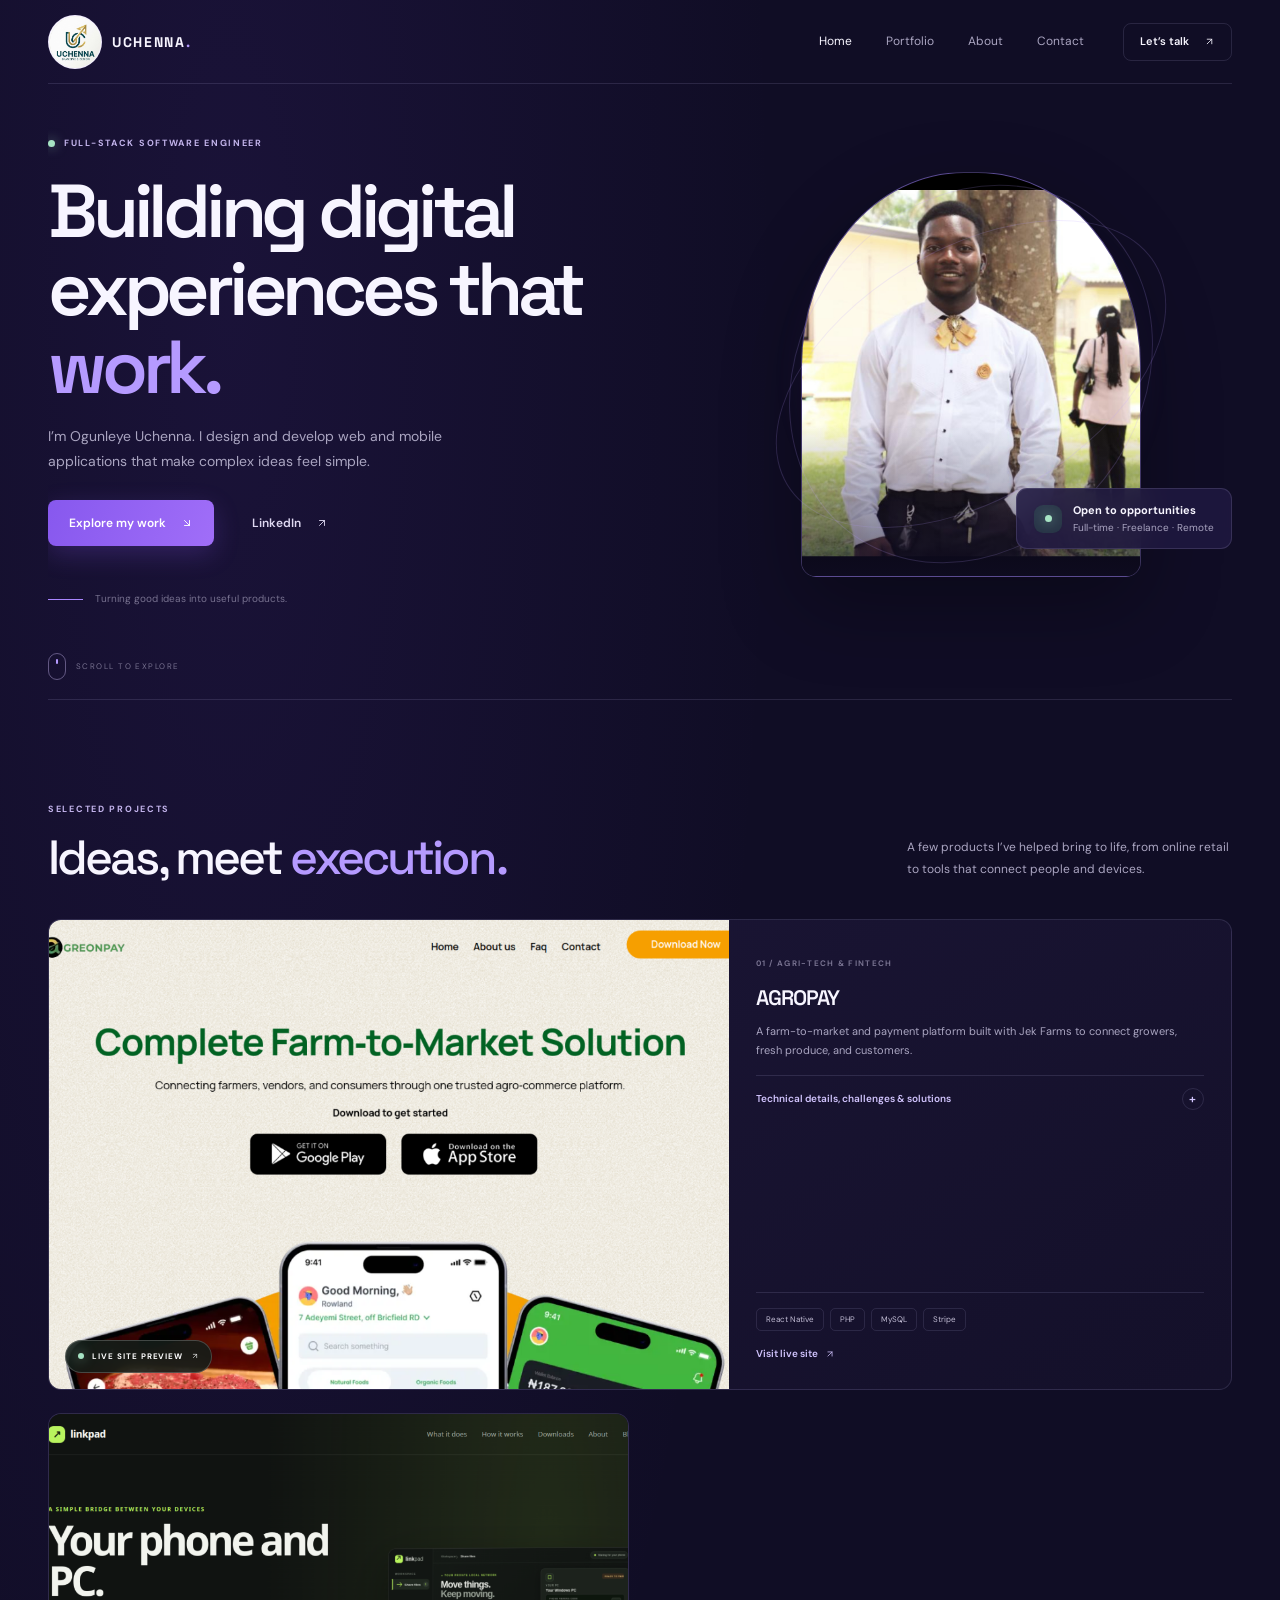
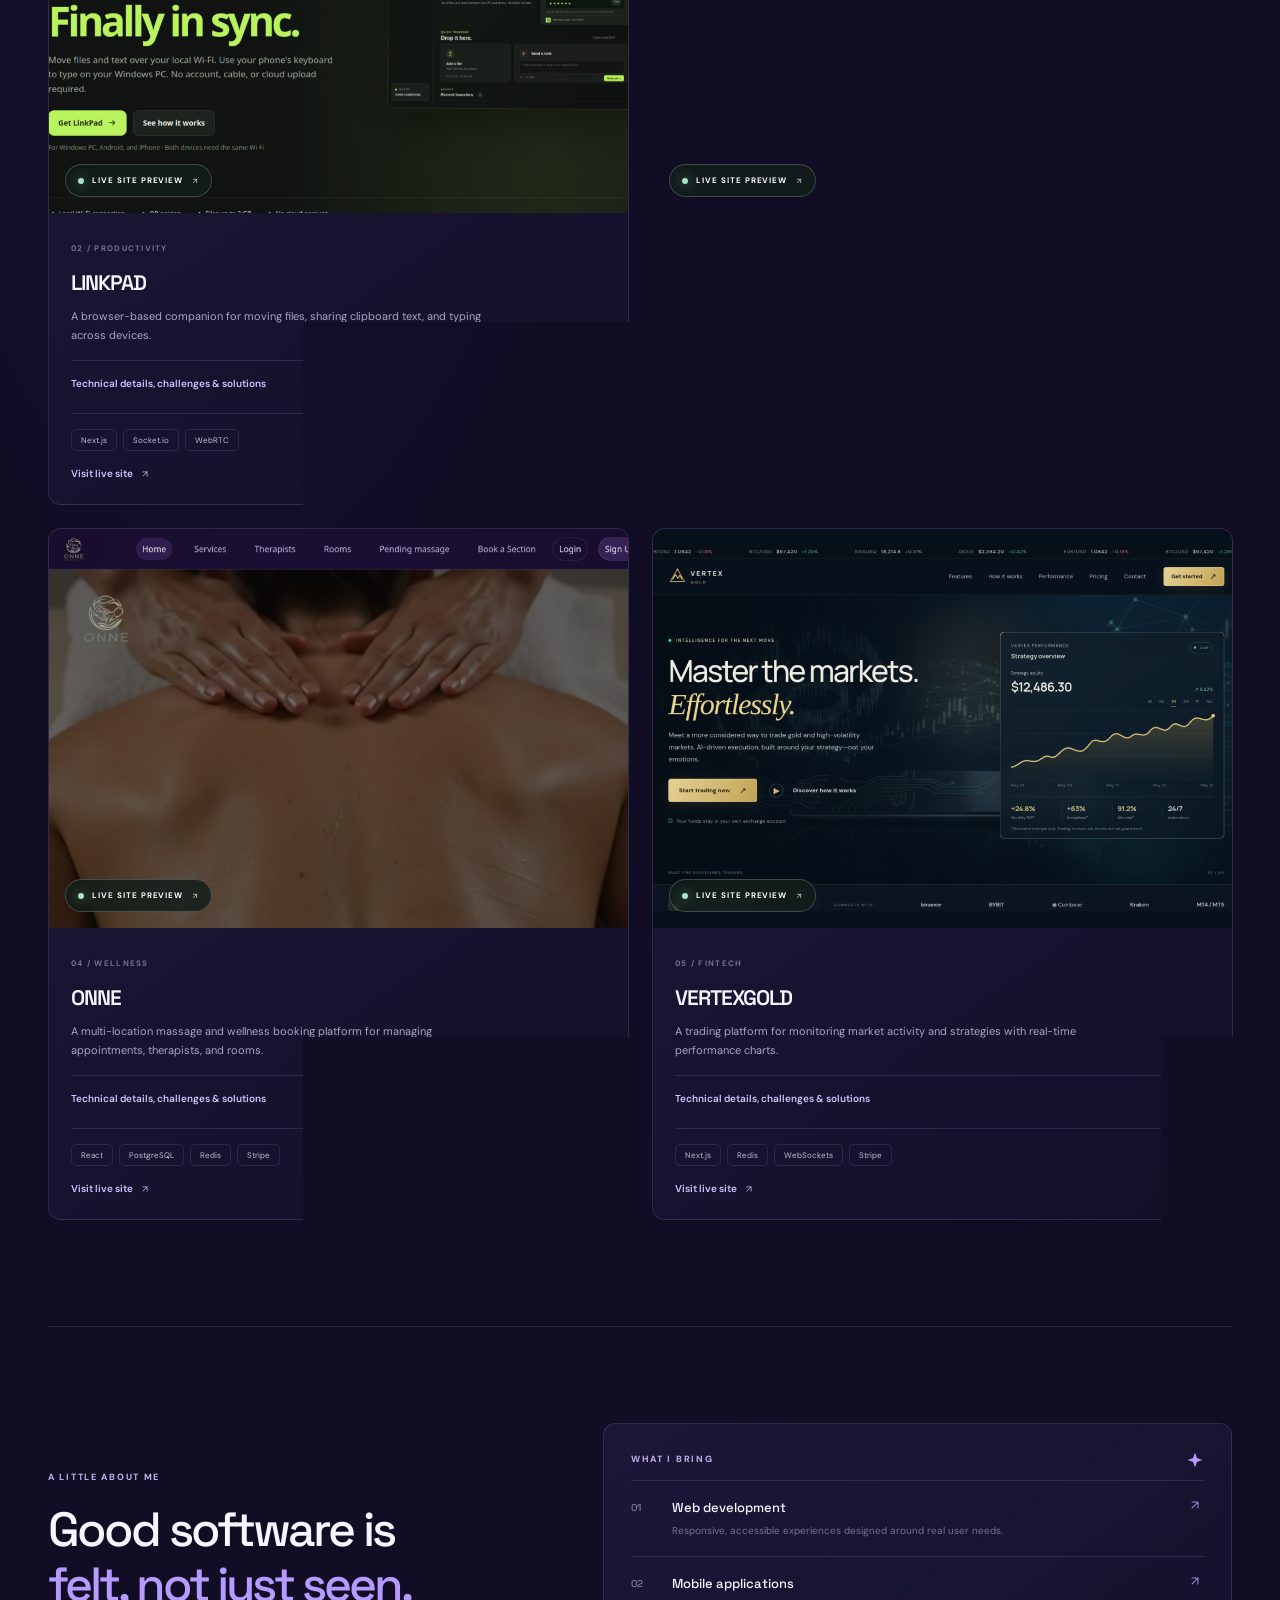
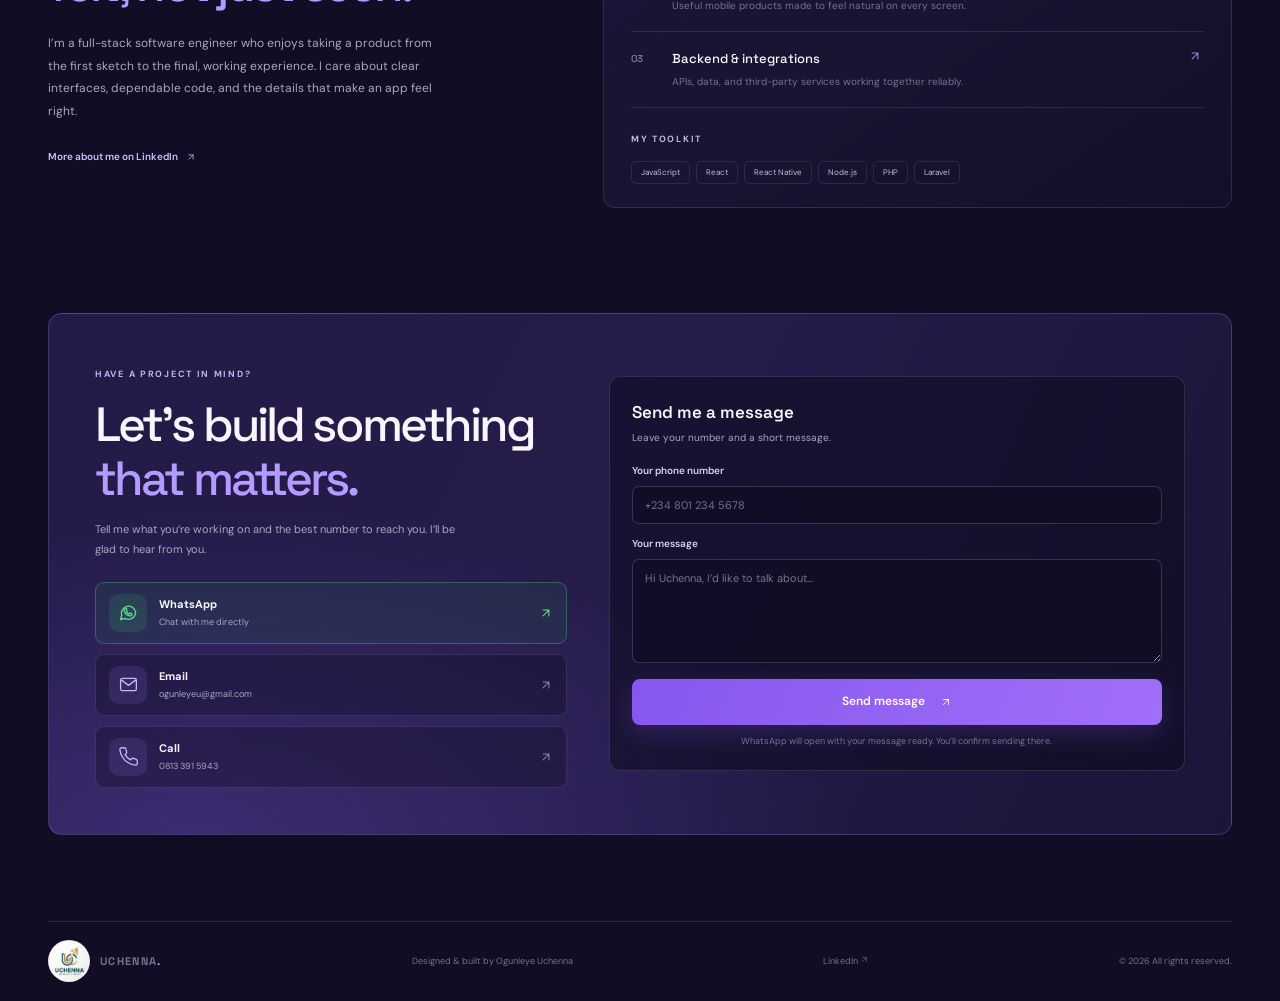
==== commit af4f23ed: "Add SEO metadata, Open Graph tags, JSON-LD schema, robots.txt, sitemap, and assets" ====
--- a/index.html
+++ b/index.html
@@ -4,8 +4,39 @@
     <meta charset="utf-8">
     <meta name="viewport" content="width=device-width, initial-scale=1">
     <meta name="theme-color" content="#100d25">
-    <meta name="description" content="Ogunleye Uchenna is a full-stack software engineer building web and mobile applications.">
+    <meta name="description" content="Ogunleye Uchenna is a full-stack software engineer in Nigeria building web and mobile applications, APIs, and digital products. View selected projects and get in touch.">
     <title>Ogunleye Uchenna — Full-Stack Software Engineer</title>
+    <link rel="canonical" href="https://ogunleyeuchenna.vercel.app/">
+    <meta name="robots" content="index,follow,max-image-preview:large">
+    <meta property="og:type" content="website">
+    <meta property="og:locale" content="en_NG">
+    <meta property="og:site_name" content="Ogunleye Uchenna Portfolio">
+    <meta property="og:title" content="Ogunleye Uchenna — Full-Stack Software Engineer">
+    <meta property="og:description" content="Full-stack software engineer in Nigeria building web and mobile applications, APIs, and digital products.">
+    <meta property="og:url" content="https://ogunleyeuchenna.vercel.app/">
+    <meta property="og:image" content="https://ogunleyeuchenna.vercel.app/02_Hero_Banner_Commercial_Building.jpg">
+    <meta name="twitter:card" content="summary_large_image">
+    <meta name="twitter:title" content="Ogunleye Uchenna — Full-Stack Software Engineer">
+    <meta name="twitter:description" content="Full-stack software engineer in Nigeria building web and mobile applications, APIs, and digital products.">
+    <meta name="twitter:image" content="https://ogunleyeuchenna.vercel.app/02_Hero_Banner_Commercial_Building.jpg">
+    <meta name="author" content="Ogunleye Uchenna">
+    <meta name="geo.region" content="NG">
+    <meta name="geo.placename" content="Nigeria">
+    <script type="application/ld+json">
+      {
+        "@context": "https://schema.org",
+        "@type": "Person",
+        "name": "Ogunleye Uchenna",
+        "url": "https://ogunleyeuchenna.vercel.app/",
+        "jobTitle": "Full-Stack Software Engineer",
+        "description": "Full-stack software engineer in Nigeria building web and mobile applications, APIs, and digital products.",
+        "image": "https://ogunleyeuchenna.vercel.app/my%20picture.jpg",
+        "email": "ogunleyeu@gmail.com",
+        "telephone": "+2348133915943",
+        "address": { "@type": "PostalAddress", "addressCountry": "NG" },
+        "sameAs": ["https://ng.linkedin.com/in/ogunleye-uchenna-08723a322"]
+      }
+    </script>
     <link rel="icon" type="image/jpeg" href="LOGO.jpg">
     <link rel="preconnect" href="https://fonts.googleapis.com">
     <link rel="preconnect" href="https://fonts.gstatic.com" crossorigin>
